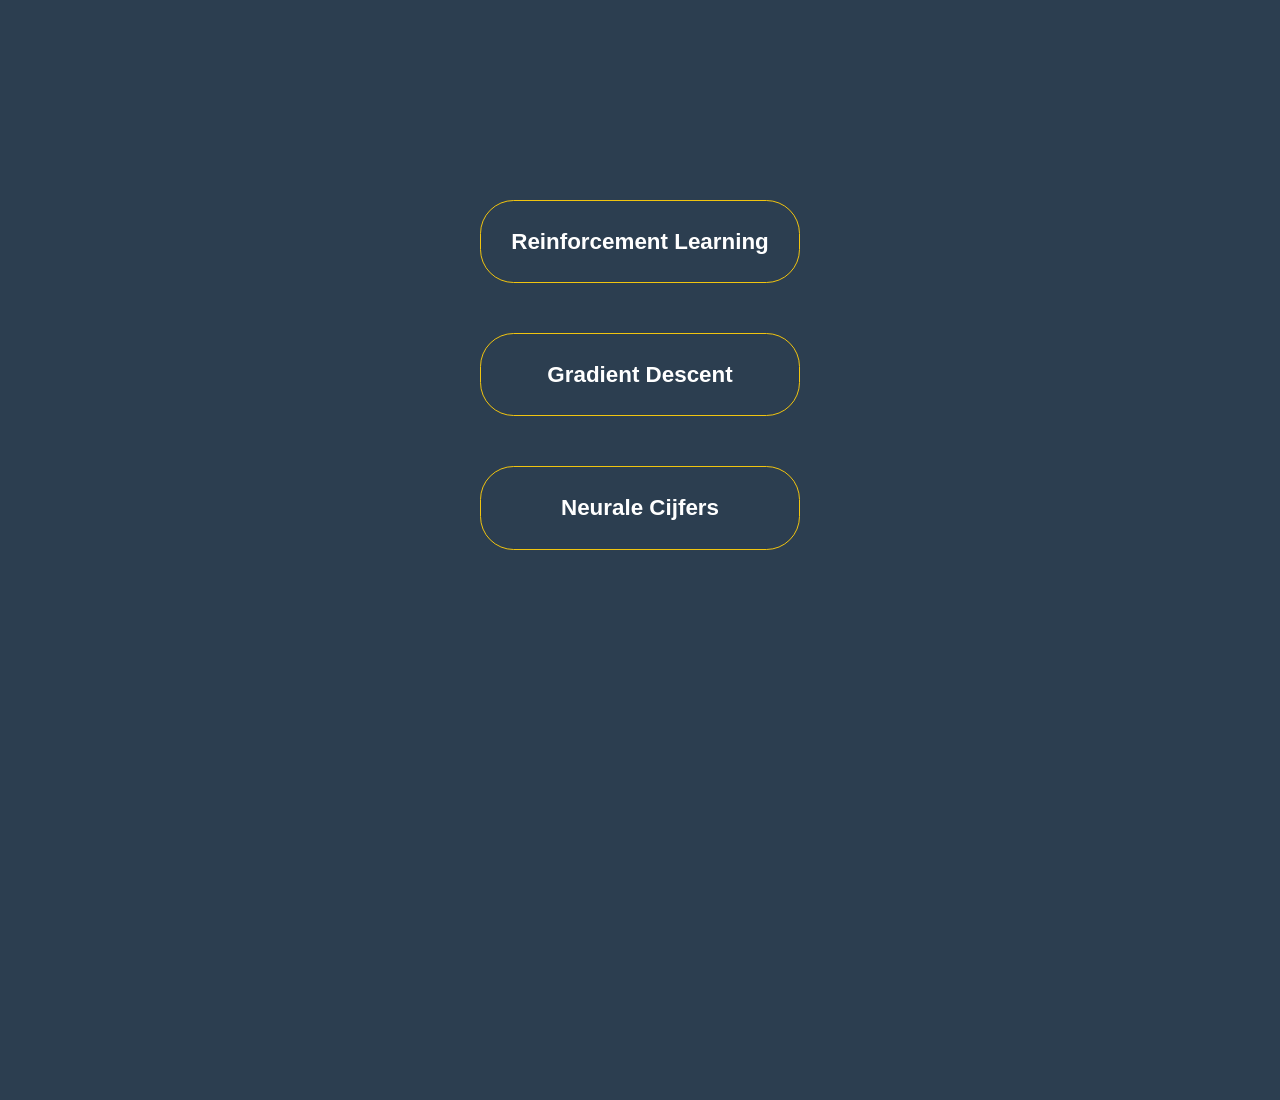
==== index.html @ 9c554a6f "Add index page" ====
<!Doctype html>
<html>
<head>
<style>

html, body {
  margin: 0;
  margin-top: 100px;
  padding: 0;
  width: 100%;
  height: 100%;
  background: #2c3e50;
  font-family: 'Montserrat', sans-serif;
  font-size: 16px;
  text-align: center;
}

.btn-group button {
  background-color: transparent; /* Green background */
  border: 1px solid #f1c40f; /* Green border */
  border-width: thin;
  color: white; /* White text */
  padding: 7px; /* Some padding */
  cursor: pointer; /* Pointer/hand icon */
  width: 25%; /* Set a width if needed */
  display: block; /* Make the buttons appear below each other */
  box-sizing: border-box;
  border-radius: 1.5em;
  cursor: pointer;
  display: flex;
  font-size: 1.4rem;
  line-height: 3;
  margin: 50px;
  margin-left: auto;
  margin-right: auto;
  justify-content: center;
  text-align: center;
  font-family: 'Montserrat', sans-serif;
  font-weight: 700;
  background-image: linear-gradient(45deg, #f1c40f 50%, transparent 50%);
  background-position: 100%;
  background-size: 400%;
  transition: background 300ms ease-in-out;
}

/* Add a background color on hover */
.btn-group button:hover {
  background-color: #f1c40f;
}
</style>
</head>

<body>

<div class="btn-group">
  <button onclick="location.assign('reinforcement-learning-2/exhibit.html?lang=nl')">Reinforcement Learning</button>
  <button onclick="location.assign('gradient-descent/index.html?lang=nl')">Gradient Descent</button>
  <button onclick="location.assign('neural-numbers/index.html?lang=nl')">Neurale Cijfers</button>
</div>

</body>
</html>
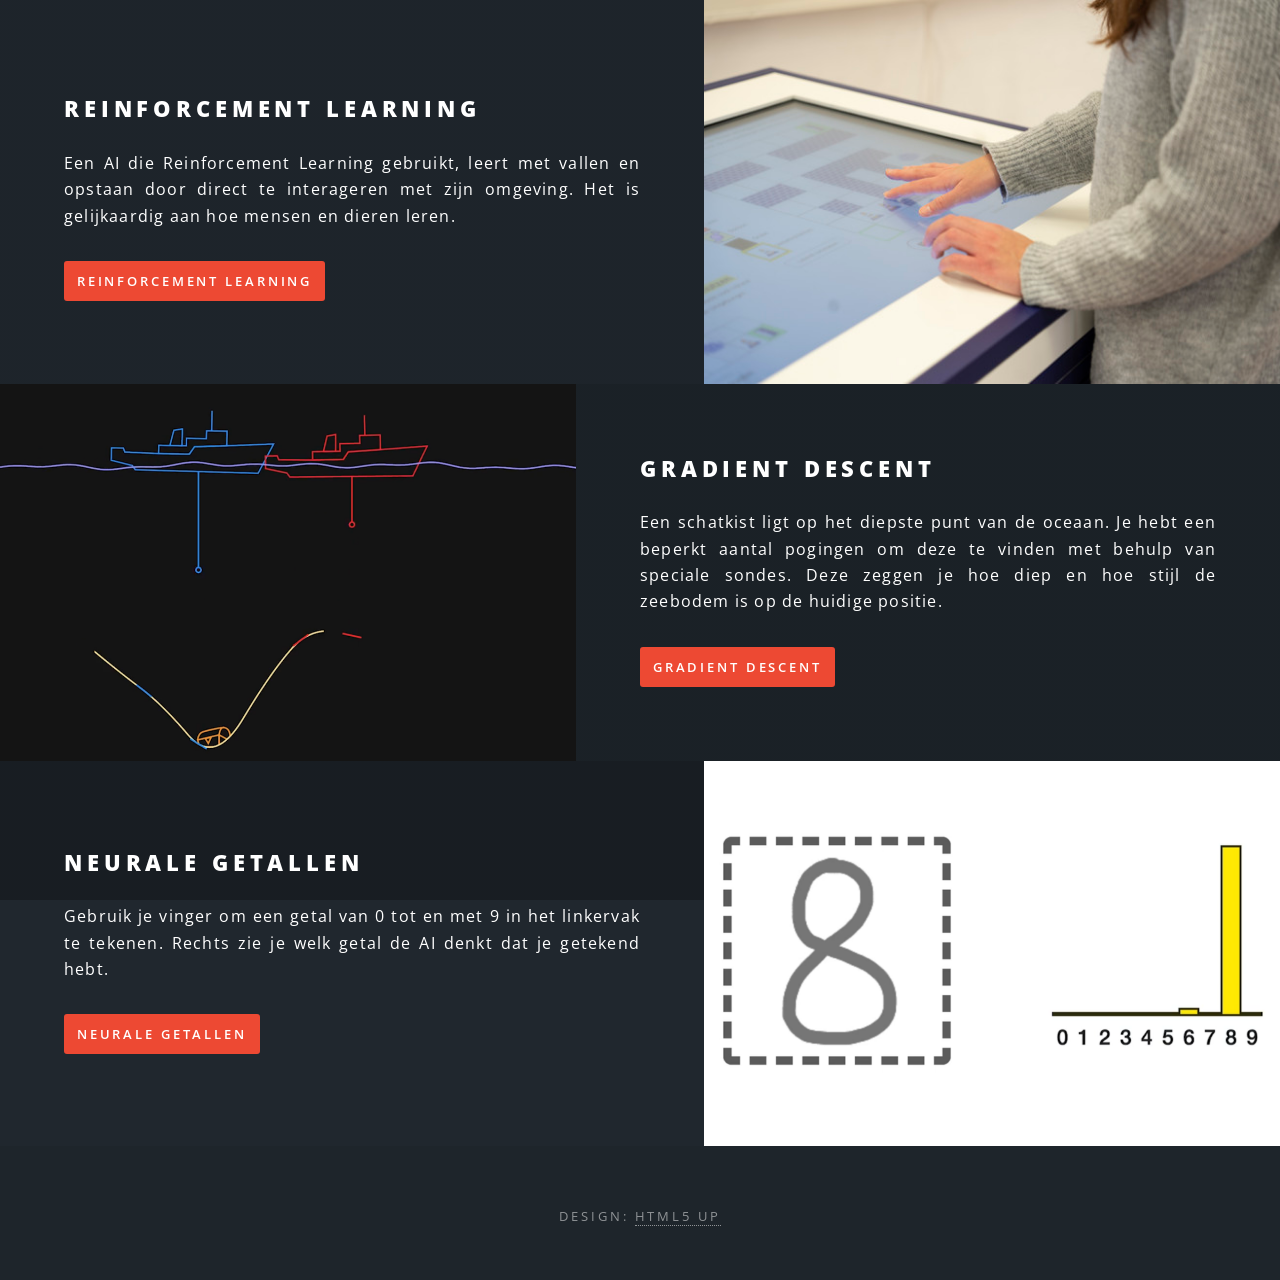
==== commit 0cfe82e1: "Update starting page" ====
--- a/index.html
+++ b/index.html
@@ -1,62 +1,80 @@
-<!Doctype html>
 <html>
-<head>
-<style>
+	<head>
+		<title>IMAGINARY - Pracht en kracht van wiskunde</title>
+		<meta charset="utf-8" />
+		<meta name="viewport" content="width=device-width, initial-scale=1, user-scalable=no" />
+		<link rel="stylesheet" href="assets/css/main.css" />
+		<noscript><link rel="stylesheet" href="assets/css/noscript.css" /></noscript>
+		<link rel="icon" type="image/x-icon" href="/favicon_io/favicon.ico">
+	</head>
 
-html, body {
-  margin: 0;
-  margin-top: 100px;
-  padding: 0;
-  width: 100%;
-  height: 100%;
-  background: #2c3e50;
-  font-family: 'Montserrat', sans-serif;
-  font-size: 16px;
-  text-align: center;
-}
 
-.btn-group button {
-  background-color: transparent; /* Green background */
-  border: 1px solid #f1c40f; /* Green border */
-  border-width: thin;
-  color: white; /* White text */
-  padding: 7px; /* Some padding */
-  cursor: pointer; /* Pointer/hand icon */
-  width: 25%; /* Set a width if needed */
-  display: block; /* Make the buttons appear below each other */
-  box-sizing: border-box;
-  border-radius: 1.5em;
-  cursor: pointer;
-  display: flex;
-  font-size: 1.4rem;
-  line-height: 3;
-  margin: 50px;
-  margin-left: auto;
-  margin-right: auto;
-  justify-content: center;
-  text-align: center;
-  font-family: 'Montserrat', sans-serif;
-  font-weight: 700;
-  background-image: linear-gradient(45deg, #f1c40f 50%, transparent 50%);
-  background-position: 100%;
-  background-size: 400%;
-  transition: background 300ms ease-in-out;
-}
+	<body class="landing is-preload">
 
-/* Add a background color on hover */
-.btn-group button:hover {
-  background-color: #f1c40f;
-}
-</style>
-</head>
+		<!-- Page Wrapper -->
+			<div id="page-wrapper">
 
-<body>
+				<!-- Header -->
+					<header id="header" class="alt">
+						<h1><a href="index.html">Imaginary</a></h1>
+					</header>
 
-<div class="btn-group">
-  <button onclick="location.assign('reinforcement-learning-2/exhibit.html?lang=nl')">Reinforcement Learning</button>
-  <button onclick="location.assign('gradient-descent/index.html?lang=nl')">Gradient Descent</button>
-  <button onclick="location.assign('neural-numbers/index.html?lang=nl')">Neurale Cijfers</button>
-</div>
+						<section id="Praktisch" class="spotlight">
+							<div class="image"><img src="images/reinforcement-learning.jpg" alt="" /></div>
+							<div class="content">
+								<h2>Reinforcement Learning</h2>
+								<p class="align-justify">Een AI die Reinforcement Learning gebruikt, leert met vallen en opstaan door direct te interageren met zijn omgeving. Het is gelijkaardig aan hoe mensen en dieren leren.</p>
+								<ul class="actions" style="margin-bottom: 1em;">
+									<li><a href="reinforcement-learning-2/exhibit.html?lang=nl" class="button primary" style="padding: 0 1em;" target="_blank">Reinforcement Learning</a></li>
+								</ul>
+								
+								<!-- <ul class="actions">
+									<li><a href="praktisch.html" class="button primary">Praktisch</a></li>
+								</ul> -->
+							</div>
+						</section>
 
-</body>
+						<section class="spotlight">
+							<div class="image"><img src="images/gradient-descent.png" alt="" /></div><div class="content">
+								<h2>Gradient Descent</h2>
+								<p class="align-justify"> Een schatkist ligt op het diepste punt van de oceaan. Je hebt een beperkt aantal pogingen om deze te vinden met behulp van speciale sondes. Deze zeggen je hoe diep en hoe stijl de zeebodem is op de huidige positie.</p>
+								<ul class="actions">
+									<li><a href="gradient-descent/index.html?lang=nl" class="button primary" style="padding: 0 1em;">Gradient Descent</a></li>
+								</ul>
+							</div>
+						</section>
+					</section>	
+
+						<section class="spotlight">
+							<div class="image"><img src="images/neural-numbers2.png" alt="" /></div><div class="content">
+								<h2>Neurale Getallen</h2>
+								<p class="align-justify"> Gebruik je vinger om een getal van 0 tot en met 9 in het linkervak te tekenen. Rechts zie je welk getal de AI denkt dat je getekend hebt.</p>
+								<ul class="actions">
+									<li><a href="neural-numbers/index.html?lang=nl" class="button primary" style="padding: 0 1em;">Neurale Getallen</a></li>
+								</ul>
+							</div>
+						</section>
+					</section>				
+
+				<!-- Footer -->
+					<footer id="footer">
+						<ul class="copyright">
+							<li>Design: <a href="http://html5up.net">HTML5 UP</a></li>
+						</ul>
+					</footer>
+
+			</div>
+
+		<!-- Scripts -->
+			<script src="assets/js/jquery.min.js"></script>
+			<script src="assets/js/jquery.scrollex.min.js"></script>
+			<script src="assets/js/jquery.scrolly.min.js"></script>
+			<script src="assets/js/browser.min.js"></script>
+			<script src="assets/js/breakpoints.min.js"></script>
+			<script src="assets/js/util.js"></script>
+			<script src="assets/js/main.js"></script>
+			<!-- <script src="https://code.jquery.com/jquery-3.3.1.min.js"></script> -->
+			<script src="https://www.youtube.com/iframe_api"></script>
+
+	</body>
 </html>
--- a/assets/css/main.css
+++ b/assets/css/main.css
@@ -0,0 +1,4286 @@
+@import url(fontawesome-all.min.css);
+@import url("https://fonts.googleapis.com/css?family=Open+Sans:400,400italic,600,600italic,800,800italic");
+
+/*
+	Spectral by HTML5 UP
+	html5up.net | @ajlkn
+	Free for personal and commercial use under the CCA 3.0 license (html5up.net/license)
+*/
+
+html, body, div, span, applet, object,
+iframe, h1, h2, h3, h4, h5, h6, p, blockquote,
+pre, a, abbr, acronym, address, big, cite,
+code, del, dfn, em, img, ins, kbd, q, s, samp,
+small, strike, strong, sub, sup, tt, var, b,
+u, i, center, dl, dt, dd, ol, ul, li, fieldset,
+form, label, legend, table, caption, tbody,
+tfoot, thead, tr, th, td, article, aside,
+canvas, details, embed, figure, figcaption,
+footer, header, hgroup, menu, nav, output, ruby,
+section, summary, time, mark, audio, video {
+	margin: 0;
+	padding: 0;
+	border: 0;
+	font-size: 100%;
+	font: inherit;
+	vertical-align: baseline;}
+
+article, aside, details, figcaption, figure,
+footer, header, hgroup, menu, nav, section {
+	display: block;}
+
+body {
+	line-height: 1;
+}
+
+ol, ul {
+	list-style: none;
+}
+
+blockquote, q {
+	quotes: none;
+}
+
+	blockquote:before, blockquote:after, q:before, q:after {
+		content: '';
+		content: none;
+	}
+
+table {
+	border-collapse: collapse;
+	border-spacing: 0;
+}
+
+body {
+	-webkit-text-size-adjust: none;
+}
+
+mark {
+	background-color: transparent;
+	color: inherit;
+}
+
+input::-moz-focus-inner {
+	border: 0;
+	padding: 0;
+}
+
+input, select, textarea {
+	-moz-appearance: none;
+	-webkit-appearance: none;
+	-ms-appearance: none;
+	appearance: none;
+}
+
+/* Basic */
+
+	@-ms-viewport {
+		width: device-width;
+	}
+
+	html {
+		box-sizing: border-box;
+	}
+
+	*, *:before, *:after {
+		box-sizing: inherit;
+	}
+
+	body {
+		background: #2e3842;
+	}
+
+		body.is-preload *, body.is-preload *:before, body.is-preload *:after {
+			-moz-animation: none !important;
+			-webkit-animation: none !important;
+			-ms-animation: none !important;
+			animation: none !important;
+			-moz-transition: none !important;
+			-webkit-transition: none !important;
+			-ms-transition: none !important;
+			transition: none !important;
+		}
+
+	body, input, select, textarea {
+		color: #fff;
+		font-family: "Open Sans", Helvetica, sans-serif;
+		font-size: 15pt;
+		font-weight: 400;
+		letter-spacing: 0.075em;
+		line-height: 1.65em;
+	}
+
+		@media screen and (max-width: 1680px) {
+
+			body, input, select, textarea {
+				font-size: 13pt;
+			}
+
+		}
+
+		@media screen and (max-width: 1280px) {
+
+			body, input, select, textarea {
+				font-size: 12pt;
+			}
+
+		}
+
+		@media screen and (max-width: 736px) {
+
+			body, input, select, textarea {
+				font-size: 11pt;
+				letter-spacing: 0.0375em;
+			}
+
+		}
+
+	a {
+		-moz-transition: color 0.2s ease, border-bottom-color 0.2s ease;
+		-webkit-transition: color 0.2s ease, border-bottom-color 0.2s ease;
+		-ms-transition: color 0.2s ease, border-bottom-color 0.2s ease;
+		transition: color 0.2s ease, border-bottom-color 0.2s ease;
+		border-bottom: dotted 1px;
+		color: inherit;
+		text-decoration: none;
+	}
+
+		a:hover {
+			border-bottom-color: transparent;
+		}
+
+	strong, b {
+		color: #fff;
+		font-weight: 600;
+	}
+
+	em, i {
+		font-style: italic;
+	}
+
+	p {
+		margin: 0 0 2em 0;
+	}
+
+	h1, h2, h3, h4, h5, h6 {
+		color: #fff;
+		font-weight: 800;
+		letter-spacing: 0.225em;
+		line-height: 1em;
+		margin: 0 0 1em 0;
+		text-transform: uppercase;
+	}
+
+		h1 a, h2 a, h3 a, h4 a, h5 a, h6 a {
+			color: inherit;
+			text-decoration: none;
+		}
+
+	h2 {
+		font-size: 1.35em;
+		line-height: 1.75em;
+	}
+
+		@media screen and (max-width: 736px) {
+
+			h2 {
+				font-size: 1.1em;
+				line-height: 1.65em;
+			}
+
+		}
+
+	h3 {
+		font-size: 1.15em;
+		line-height: 1.75em;
+	}
+
+		@media screen and (max-width: 736px) {
+
+			h3 {
+				font-size: 1em;
+				line-height: 1.65em;
+			}
+
+		}
+
+	h4 {
+		font-size: 1em;
+		line-height: 1.5em;
+	}
+
+	h5 {
+		font-size: 0.8em;
+		line-height: 1.5em;
+	}
+
+	h6 {
+		font-size: 0.7em;
+		line-height: 1.5em;
+	}
+
+	sub {
+		font-size: 0.8em;
+		position: relative;
+		top: 0.5em;
+	}
+
+	sup {
+		font-size: 0.8em;
+		position: relative;
+		top: -0.5em;
+	}
+
+	hr {
+		border: 0;
+		border-bottom: solid 2px #fff;
+		margin: 3em 0;
+	}
+
+		hr.major {
+			margin: 4.5em 0;
+		}
+
+	blockquote {
+		border-left: solid 4px #fff;
+		font-style: italic;
+		margin: 0 0 2em 0;
+		padding: 0.5em 0 0.5em 2em;
+	}
+
+	code {
+		background: rgba(144, 144, 144, 0.25);
+		border-radius: 3px;
+		font-family: "Courier New", monospace;
+		font-size: 0.9em;
+		letter-spacing: 0;
+		margin: 0 0.25em;
+		padding: 0.25em 0.65em;
+	}
+
+	pre {
+		-webkit-overflow-scrolling: touch;
+		font-family: "Courier New", monospace;
+		font-size: 0.9em;
+		margin: 0 0 2em 0;
+	}
+
+		pre code {
+			display: block;
+			line-height: 1.75em;
+			padding: 1em 1.5em;
+			overflow-x: auto;
+		}
+
+	.align-left {
+		text-align: left;
+	}
+
+	.align-center {
+		text-align: center;
+	}
+
+	.align-right {
+		text-align: right;
+	}
+
+	.align-justify {
+		text-align: justify;
+	}
+
+/* Row */
+
+	.row {
+		display: flex;
+		flex-wrap: wrap;
+		box-sizing: border-box;
+		align-items: stretch;
+	}
+
+		.row > * {
+			box-sizing: border-box;
+		}
+
+		.row.gtr-uniform > * > :last-child {
+			margin-bottom: 0;
+		}
+
+		.row.aln-left {
+			justify-content: flex-start;
+		}
+
+		.row.aln-center {
+			justify-content: center;
+		}
+
+		.row.aln-right {
+			justify-content: flex-end;
+		}
+
+		.row.aln-top {
+			align-items: flex-start;
+		}
+
+		.row.aln-middle {
+			align-items: center;
+		}
+
+		.row.aln-bottom {
+			align-items: flex-end;
+		}
+
+		.row > .imp {
+			order: -1;
+		}
+
+		.row > .col-1 {
+			width: 8.33333%;
+		}
+
+		.row > .off-1 {
+			margin-left: 8.33333%;
+		}
+
+		.row > .col-2 {
+			width: 16.66667%;
+		}
+
+		.row > .off-2 {
+			margin-left: 16.66667%;
+		}
+
+		.row > .col-3 {
+			width: 25%;
+		}
+
+		.row > .off-3 {
+			margin-left: 25%;
+		}
+
+		.row > .col-4 {
+			width: 33.33333%;
+		}
+
+		.row > .off-4 {
+			margin-left: 33.33333%;
+		}
+
+		.row > .col-5 {
+			width: 41.66667%;
+		}
+
+		.row > .off-5 {
+			margin-left: 41.66667%;
+		}
+
+		.row > .col-6 {
+			width: 50%;
+		}
+
+		.row > .off-6 {
+			margin-left: 50%;
+		}
+
+		.row > .col-7 {
+			width: 58.33333%;
+		}
+
+		.row > .off-7 {
+			margin-left: 58.33333%;
+		}
+
+		.row > .col-8 {
+			width: 66.66667%;
+		}
+
+		.row > .off-8 {
+			margin-left: 66.66667%;
+		}
+
+		.row > .col-9 {
+			width: 75%;
+		}
+
+		.row > .off-9 {
+			margin-left: 75%;
+		}
+
+		.row > .col-10 {
+			width: 83.33333%;
+		}
+
+		.row > .off-10 {
+			margin-left: 83.33333%;
+		}
+
+		.row > .col-11 {
+			width: 91.66667%;
+		}
+
+		.row > .off-11 {
+			margin-left: 91.66667%;
+		}
+
+		.row > .col-12 {
+			width: 100%;
+		}
+
+		.row > .off-12 {
+			margin-left: 100%;
+		}
+
+		.row.gtr-0 {
+			margin-top: 0;
+			margin-left: 0em;
+		}
+
+			.row.gtr-0 > * {
+				padding: 0 0 0 0em;
+			}
+
+			.row.gtr-0.gtr-uniform {
+				margin-top: 0em;
+			}
+
+				.row.gtr-0.gtr-uniform > * {
+					padding-top: 0em;
+				}
+
+		.row.gtr-25 {
+			margin-top: 0;
+			margin-left: -0.375em;
+		}
+
+			.row.gtr-25 > * {
+				padding: 0 0 0 0.375em;
+			}
+
+			.row.gtr-25.gtr-uniform {
+				margin-top: -0.375em;
+			}
+
+				.row.gtr-25.gtr-uniform > * {
+					padding-top: 0.375em;
+				}
+
+		.row.gtr-50 {
+			margin-top: 0;
+			margin-left: -0.75em;
+		}
+
+			.row.gtr-50 > * {
+				padding: 0 0 0 0.75em;
+			}
+
+			.row.gtr-50.gtr-uniform {
+				margin-top: -0.75em;
+			}
+
+				.row.gtr-50.gtr-uniform > * {
+					padding-top: 0.75em;
+				}
+
+		.row {
+			margin-top: 0;
+			margin-left: -1.5em;
+		}
+
+			.row > * {
+				padding: 0 0 0 1.5em;
+			}
+
+			.row.gtr-uniform {
+				margin-top: -1.5em;
+			}
+
+				.row.gtr-uniform > * {
+					padding-top: 1.5em;
+				}
+
+		.row.gtr-150 {
+			margin-top: 0;
+			margin-left: -2.25em;
+		}
+
+			.row.gtr-150 > * {
+				padding: 0 0 0 2.25em;
+			}
+
+			.row.gtr-150.gtr-uniform {
+				margin-top: -2.25em;
+			}
+
+				.row.gtr-150.gtr-uniform > * {
+					padding-top: 2.25em;
+				}
+
+		.row.gtr-200 {
+			margin-top: 0;
+			margin-left: -3em;
+		}
+
+			.row.gtr-200 > * {
+				padding: 0 0 0 3em;
+			}
+
+			.row.gtr-200.gtr-uniform {
+				margin-top: -3em;
+			}
+
+				.row.gtr-200.gtr-uniform > * {
+					padding-top: 3em;
+				}
+
+		@media screen and (max-width: 1680px) {
+
+			.row {
+				display: flex;
+				flex-wrap: wrap;
+				box-sizing: border-box;
+				align-items: stretch;
+			}
+
+				.row > * {
+					box-sizing: border-box;
+				}
+
+				.row.gtr-uniform > * > :last-child {
+					margin-bottom: 0;
+				}
+
+				.row.aln-left {
+					justify-content: flex-start;
+				}
+
+				.row.aln-center {
+					justify-content: center;
+				}
+
+				.row.aln-right {
+					justify-content: flex-end;
+				}
+
+				.row.aln-top {
+					align-items: flex-start;
+				}
+
+				.row.aln-middle {
+					align-items: center;
+				}
+
+				.row.aln-bottom {
+					align-items: flex-end;
+				}
+
+				.row > .imp-xlarge {
+					order: -1;
+				}
+
+				.row > .col-1-xlarge {
+					width: 8.33333%;
+				}
+
+				.row > .off-1-xlarge {
+					margin-left: 8.33333%;
+				}
+
+				.row > .col-2-xlarge {
+					width: 16.66667%;
+				}
+
+				.row > .off-2-xlarge {
+					margin-left: 16.66667%;
+				}
+
+				.row > .col-3-xlarge {
+					width: 25%;
+				}
+
+				.row > .off-3-xlarge {
+					margin-left: 25%;
+				}
+
+				.row > .col-4-xlarge {
+					width: 33.33333%;
+				}
+
+				.row > .off-4-xlarge {
+					margin-left: 33.33333%;
+				}
+
+				.row > .col-5-xlarge {
+					width: 41.66667%;
+				}
+
+				.row > .off-5-xlarge {
+					margin-left: 41.66667%;
+				}
+
+				.row > .col-6-xlarge {
+					width: 50%;
+				}
+
+				.row > .off-6-xlarge {
+					margin-left: 50%;
+				}
+
+				.row > .col-7-xlarge {
+					width: 58.33333%;
+				}
+
+				.row > .off-7-xlarge {
+					margin-left: 58.33333%;
+				}
+
+				.row > .col-8-xlarge {
+					width: 66.66667%;
+				}
+
+				.row > .off-8-xlarge {
+					margin-left: 66.66667%;
+				}
+
+				.row > .col-9-xlarge {
+					width: 75%;
+				}
+
+				.row > .off-9-xlarge {
+					margin-left: 75%;
+				}
+
+				.row > .col-10-xlarge {
+					width: 83.33333%;
+				}
+
+				.row > .off-10-xlarge {
+					margin-left: 83.33333%;
+				}
+
+				.row > .col-11-xlarge {
+					width: 91.66667%;
+				}
+
+				.row > .off-11-xlarge {
+					margin-left: 91.66667%;
+				}
+
+				.row > .col-12-xlarge {
+					width: 100%;
+				}
+
+				.row > .off-12-xlarge {
+					margin-left: 100%;
+				}
+
+				.row.gtr-0 {
+					margin-top: 0;
+					margin-left: 0em;
+				}
+
+					.row.gtr-0 > * {
+						padding: 0 0 0 0em;
+					}
+
+					.row.gtr-0.gtr-uniform {
+						margin-top: 0em;
+					}
+
+						.row.gtr-0.gtr-uniform > * {
+							padding-top: 0em;
+						}
+
+				.row.gtr-25 {
+					margin-top: 0;
+					margin-left: -0.375em;
+				}
+
+					.row.gtr-25 > * {
+						padding: 0 0 0 0.375em;
+					}
+
+					.row.gtr-25.gtr-uniform {
+						margin-top: -0.375em;
+					}
+
+						.row.gtr-25.gtr-uniform > * {
+							padding-top: 0.375em;
+						}
+
+				.row.gtr-50 {
+					margin-top: 0;
+					margin-left: -0.75em;
+				}
+
+					.row.gtr-50 > * {
+						padding: 0 0 0 0.75em;
+					}
+
+					.row.gtr-50.gtr-uniform {
+						margin-top: -0.75em;
+					}
+
+						.row.gtr-50.gtr-uniform > * {
+							padding-top: 0.75em;
+						}
+
+				.row {
+					margin-top: 0;
+					margin-left: -1.5em;
+				}
+
+					.row > * {
+						padding: 0 0 0 1.5em;
+					}
+
+					.row.gtr-uniform {
+						margin-top: -1.5em;
+					}
+
+						.row.gtr-uniform > * {
+							padding-top: 1.5em;
+						}
+
+				.row.gtr-150 {
+					margin-top: 0;
+					margin-left: -2.25em;
+				}
+
+					.row.gtr-150 > * {
+						padding: 0 0 0 2.25em;
+					}
+
+					.row.gtr-150.gtr-uniform {
+						margin-top: -2.25em;
+					}
+
+						.row.gtr-150.gtr-uniform > * {
+							padding-top: 2.25em;
+						}
+
+				.row.gtr-200 {
+					margin-top: 0;
+					margin-left: -3em;
+				}
+
+					.row.gtr-200 > * {
+						padding: 0 0 0 3em;
+					}
+
+					.row.gtr-200.gtr-uniform {
+						margin-top: -3em;
+					}
+
+						.row.gtr-200.gtr-uniform > * {
+							padding-top: 3em;
+						}
+
+		}
+
+		@media screen and (max-width: 1280px) {
+
+			.row {
+				display: flex;
+				flex-wrap: wrap;
+				box-sizing: border-box;
+				align-items: stretch;
+			}
+
+				.row > * {
+					box-sizing: border-box;
+				}
+
+				.row.gtr-uniform > * > :last-child {
+					margin-bottom: 0;
+				}
+
+				.row.aln-left {
+					justify-content: flex-start;
+				}
+
+				.row.aln-center {
+					justify-content: center;
+				}
+
+				.row.aln-right {
+					justify-content: flex-end;
+				}
+
+				.row.aln-top {
+					align-items: flex-start;
+				}
+
+				.row.aln-middle {
+					align-items: center;
+				}
+
+				.row.aln-bottom {
+					align-items: flex-end;
+				}
+
+				.row > .imp-large {
+					order: -1;
+				}
+
+				.row > .col-1-large {
+					width: 8.33333%;
+				}
+
+				.row > .off-1-large {
+					margin-left: 8.33333%;
+				}
+
+				.row > .col-2-large {
+					width: 16.66667%;
+				}
+
+				.row > .off-2-large {
+					margin-left: 16.66667%;
+				}
+
+				.row > .col-3-large {
+					width: 25%;
+				}
+
+				.row > .off-3-large {
+					margin-left: 25%;
+				}
+
+				.row > .col-4-large {
+					width: 33.33333%;
+				}
+
+				.row > .off-4-large {
+					margin-left: 33.33333%;
+				}
+
+				.row > .col-5-large {
+					width: 41.66667%;
+				}
+
+				.row > .off-5-large {
+					margin-left: 41.66667%;
+				}
+
+				.row > .col-6-large {
+					width: 50%;
+				}
+
+				.row > .off-6-large {
+					margin-left: 50%;
+				}
+
+				.row > .col-7-large {
+					width: 58.33333%;
+				}
+
+				.row > .off-7-large {
+					margin-left: 58.33333%;
+				}
+
+				.row > .col-8-large {
+					width: 66.66667%;
+				}
+
+				.row > .off-8-large {
+					margin-left: 66.66667%;
+				}
+
+				.row > .col-9-large {
+					width: 75%;
+				}
+
+				.row > .off-9-large {
+					margin-left: 75%;
+				}
+
+				.row > .col-10-large {
+					width: 83.33333%;
+				}
+
+				.row > .off-10-large {
+					margin-left: 83.33333%;
+				}
+
+				.row > .col-11-large {
+					width: 91.66667%;
+				}
+
+				.row > .off-11-large {
+					margin-left: 91.66667%;
+				}
+
+				.row > .col-12-large {
+					width: 100%;
+				}
+
+				.row > .off-12-large {
+					margin-left: 100%;
+				}
+
+				.row.gtr-0 {
+					margin-top: 0;
+					margin-left: 0em;
+				}
+
+					.row.gtr-0 > * {
+						padding: 0 0 0 0em;
+					}
+
+					.row.gtr-0.gtr-uniform {
+						margin-top: 0em;
+					}
+
+						.row.gtr-0.gtr-uniform > * {
+							padding-top: 0em;
+						}
+
+				.row.gtr-25 {
+					margin-top: 0;
+					margin-left: -0.375em;
+				}
+
+					.row.gtr-25 > * {
+						padding: 0 0 0 0.375em;
+					}
+
+					.row.gtr-25.gtr-uniform {
+						margin-top: -0.375em;
+					}
+
+						.row.gtr-25.gtr-uniform > * {
+							padding-top: 0.375em;
+						}
+
+				.row.gtr-50 {
+					margin-top: 0;
+					margin-left: -0.75em;
+				}
+
+					.row.gtr-50 > * {
+						padding: 0 0 0 0.75em;
+					}
+
+					.row.gtr-50.gtr-uniform {
+						margin-top: -0.75em;
+					}
+
+						.row.gtr-50.gtr-uniform > * {
+							padding-top: 0.75em;
+						}
+
+				.row {
+					margin-top: 0;
+					margin-left: -1.5em;
+				}
+
+					.row > * {
+						padding: 0 0 0 1.5em;
+					}
+
+					.row.gtr-uniform {
+						margin-top: -1.5em;
+					}
+
+						.row.gtr-uniform > * {
+							padding-top: 1.5em;
+						}
+
+				.row.gtr-150 {
+					margin-top: 0;
+					margin-left: -2.25em;
+				}
+
+					.row.gtr-150 > * {
+						padding: 0 0 0 2.25em;
+					}
+
+					.row.gtr-150.gtr-uniform {
+						margin-top: -2.25em;
+					}
+
+						.row.gtr-150.gtr-uniform > * {
+							padding-top: 2.25em;
+						}
+
+				.row.gtr-200 {
+					margin-top: 0;
+					margin-left: -3em;
+				}
+
+					.row.gtr-200 > * {
+						padding: 0 0 0 3em;
+					}
+
+					.row.gtr-200.gtr-uniform {
+						margin-top: -3em;
+					}
+
+						.row.gtr-200.gtr-uniform > * {
+							padding-top: 3em;
+						}
+
+		}
+
+		@media screen and (max-width: 980px) {
+
+			.row {
+				display: flex;
+				flex-wrap: wrap;
+				box-sizing: border-box;
+				align-items: stretch;
+			}
+
+				.row > * {
+					box-sizing: border-box;
+				}
+
+				.row.gtr-uniform > * > :last-child {
+					margin-bottom: 0;
+				}
+
+				.row.aln-left {
+					justify-content: flex-start;
+				}
+
+				.row.aln-center {
+					justify-content: center;
+				}
+
+				.row.aln-right {
+					justify-content: flex-end;
+				}
+
+				.row.aln-top {
+					align-items: flex-start;
+				}
+
+				.row.aln-middle {
+					align-items: center;
+				}
+
+				.row.aln-bottom {
+					align-items: flex-end;
+				}
+
+				.row > .imp-medium {
+					order: -1;
+				}
+
+				.row > .col-1-medium {
+					width: 8.33333%;
+				}
+
+				.row > .off-1-medium {
+					margin-left: 8.33333%;
+				}
+
+				.row > .col-2-medium {
+					width: 16.66667%;
+				}
+
+				.row > .off-2-medium {
+					margin-left: 16.66667%;
+				}
+
+				.row > .col-3-medium {
+					width: 25%;
+				}
+
+				.row > .off-3-medium {
+					margin-left: 25%;
+				}
+
+				.row > .col-4-medium {
+					width: 33.33333%;
+				}
+
+				.row > .off-4-medium {
+					margin-left: 33.33333%;
+				}
+
+				.row > .col-5-medium {
+					width: 41.66667%;
+				}
+
+				.row > .off-5-medium {
+					margin-left: 41.66667%;
+				}
+
+				.row > .col-6-medium {
+					width: 50%;
+				}
+
+				.row > .off-6-medium {
+					margin-left: 50%;
+				}
+
+				.row > .col-7-medium {
+					width: 58.33333%;
+				}
+
+				.row > .off-7-medium {
+					margin-left: 58.33333%;
+				}
+
+				.row > .col-8-medium {
+					width: 66.66667%;
+				}
+
+				.row > .off-8-medium {
+					margin-left: 66.66667%;
+				}
+
+				.row > .col-9-medium {
+					width: 75%;
+				}
+
+				.row > .off-9-medium {
+					margin-left: 75%;
+				}
+
+				.row > .col-10-medium {
+					width: 83.33333%;
+				}
+
+				.row > .off-10-medium {
+					margin-left: 83.33333%;
+				}
+
+				.row > .col-11-medium {
+					width: 91.66667%;
+				}
+
+				.row > .off-11-medium {
+					margin-left: 91.66667%;
+				}
+
+				.row > .col-12-medium {
+					width: 100%;
+				}
+
+				.row > .off-12-medium {
+					margin-left: 100%;
+				}
+
+				.row.gtr-0 {
+					margin-top: 0;
+					margin-left: 0em;
+				}
+
+					.row.gtr-0 > * {
+						padding: 0 0 0 0em;
+					}
+
+					.row.gtr-0.gtr-uniform {
+						margin-top: 0em;
+					}
+
+						.row.gtr-0.gtr-uniform > * {
+							padding-top: 0em;
+						}
+
+				.row.gtr-25 {
+					margin-top: 0;
+					margin-left: -0.375em;
+				}
+
+					.row.gtr-25 > * {
+						padding: 0 0 0 0.375em;
+					}
+
+					.row.gtr-25.gtr-uniform {
+						margin-top: -0.375em;
+					}
+
+						.row.gtr-25.gtr-uniform > * {
+							padding-top: 0.375em;
+						}
+
+				.row.gtr-50 {
+					margin-top: 0;
+					margin-left: -0.75em;
+				}
+
+					.row.gtr-50 > * {
+						padding: 0 0 0 0.75em;
+					}
+
+					.row.gtr-50.gtr-uniform {
+						margin-top: -0.75em;
+					}
+
+						.row.gtr-50.gtr-uniform > * {
+							padding-top: 0.75em;
+						}
+
+				.row {
+					margin-top: 0;
+					margin-left: -1.5em;
+				}
+
+					.row > * {
+						padding: 0 0 0 1.5em;
+					}
+
+					.row.gtr-uniform {
+						margin-top: -1.5em;
+					}
+
+						.row.gtr-uniform > * {
+							padding-top: 1.5em;
+						}
+
+				.row.gtr-150 {
+					margin-top: 0;
+					margin-left: -2.25em;
+				}
+
+					.row.gtr-150 > * {
+						padding: 0 0 0 2.25em;
+					}
+
+					.row.gtr-150.gtr-uniform {
+						margin-top: -2.25em;
+					}
+
+						.row.gtr-150.gtr-uniform > * {
+							padding-top: 2.25em;
+						}
+
+				.row.gtr-200 {
+					margin-top: 0;
+					margin-left: -3em;
+				}
+
+					.row.gtr-200 > * {
+						padding: 0 0 0 3em;
+					}
+
+					.row.gtr-200.gtr-uniform {
+						margin-top: -3em;
+					}
+
+						.row.gtr-200.gtr-uniform > * {
+							padding-top: 3em;
+						}
+
+		}
+
+		@media screen and (max-width: 736px) {
+
+			.row {
+				display: flex;
+				flex-wrap: wrap;
+				box-sizing: border-box;
+				align-items: stretch;
+			}
+
+				.row > * {
+					box-sizing: border-box;
+				}
+
+				.row.gtr-uniform > * > :last-child {
+					margin-bottom: 0;
+				}
+
+				.row.aln-left {
+					justify-content: flex-start;
+				}
+
+				.row.aln-center {
+					justify-content: center;
+				}
+
+				.row.aln-right {
+					justify-content: flex-end;
+				}
+
+				.row.aln-top {
+					align-items: flex-start;
+				}
+
+				.row.aln-middle {
+					align-items: center;
+				}
+
+				.row.aln-bottom {
+					align-items: flex-end;
+				}
+
+				.row > .imp-small {
+					order: -1;
+				}
+
+				.row > .col-1-small {
+					width: 8.33333%;
+				}
+
+				.row > .off-1-small {
+					margin-left: 8.33333%;
+				}
+
+				.row > .col-2-small {
+					width: 16.66667%;
+				}
+
+				.row > .off-2-small {
+					margin-left: 16.66667%;
+				}
+
+				.row > .col-3-small {
+					width: 25%;
+				}
+
+				.row > .off-3-small {
+					margin-left: 25%;
+				}
+
+				.row > .col-4-small {
+					width: 33.33333%;
+				}
+
+				.row > .off-4-small {
+					margin-left: 33.33333%;
+				}
+
+				.row > .col-5-small {
+					width: 41.66667%;
+				}
+
+				.row > .off-5-small {
+					margin-left: 41.66667%;
+				}
+
+				.row > .col-6-small {
+					width: 50%;
+				}
+
+				.row > .off-6-small {
+					margin-left: 50%;
+				}
+
+				.row > .col-7-small {
+					width: 58.33333%;
+				}
+
+				.row > .off-7-small {
+					margin-left: 58.33333%;
+				}
+
+				.row > .col-8-small {
+					width: 66.66667%;
+				}
+
+				.row > .off-8-small {
+					margin-left: 66.66667%;
+				}
+
+				.row > .col-9-small {
+					width: 75%;
+				}
+
+				.row > .off-9-small {
+					margin-left: 75%;
+				}
+
+				.row > .col-10-small {
+					width: 83.33333%;
+				}
+
+				.row > .off-10-small {
+					margin-left: 83.33333%;
+				}
+
+				.row > .col-11-small {
+					width: 91.66667%;
+				}
+
+				.row > .off-11-small {
+					margin-left: 91.66667%;
+				}
+
+				.row > .col-12-small {
+					width: 100%;
+				}
+
+				.row > .off-12-small {
+					margin-left: 100%;
+				}
+
+				.row.gtr-0 {
+					margin-top: 0;
+					margin-left: 0em;
+				}
+
+					.row.gtr-0 > * {
+						padding: 0 0 0 0em;
+					}
+
+					.row.gtr-0.gtr-uniform {
+						margin-top: 0em;
+					}
+
+						.row.gtr-0.gtr-uniform > * {
+							padding-top: 0em;
+						}
+
+				.row.gtr-25 {
+					margin-top: 0;
+					margin-left: -0.375em;
+				}
+
+					.row.gtr-25 > * {
+						padding: 0 0 0 0.375em;
+					}
+
+					.row.gtr-25.gtr-uniform {
+						margin-top: -0.375em;
+					}
+
+						.row.gtr-25.gtr-uniform > * {
+							padding-top: 0.375em;
+						}
+
+				.row.gtr-50 {
+					margin-top: 0;
+					margin-left: -0.75em;
+				}
+
+					.row.gtr-50 > * {
+						padding: 0 0 0 0.75em;
+					}
+
+					.row.gtr-50.gtr-uniform {
+						margin-top: -0.75em;
+					}
+
+						.row.gtr-50.gtr-uniform > * {
+							padding-top: 0.75em;
+						}
+
+				.row {
+					margin-top: 0;
+					margin-left: -1.5em;
+				}
+
+					.row > * {
+						padding: 0 0 0 1.5em;
+					}
+
+					.row.gtr-uniform {
+						margin-top: -1.5em;
+					}
+
+						.row.gtr-uniform > * {
+							padding-top: 1.5em;
+						}
+
+				.row.gtr-150 {
+					margin-top: 0;
+					margin-left: -2.25em;
+				}
+
+					.row.gtr-150 > * {
+						padding: 0 0 0 2.25em;
+					}
+
+					.row.gtr-150.gtr-uniform {
+						margin-top: -2.25em;
+					}
+
+						.row.gtr-150.gtr-uniform > * {
+							padding-top: 2.25em;
+						}
+
+				.row.gtr-200 {
+					margin-top: 0;
+					margin-left: -3em;
+				}
+
+					.row.gtr-200 > * {
+						padding: 0 0 0 3em;
+					}
+
+					.row.gtr-200.gtr-uniform {
+						margin-top: -3em;
+					}
+
+						.row.gtr-200.gtr-uniform > * {
+							padding-top: 3em;
+						}
+
+		}
+
+		@media screen and (max-width: 480px) {
+
+			.row {
+				display: flex;
+				flex-wrap: wrap;
+				box-sizing: border-box;
+				align-items: stretch;
+			}
+
+				.row > * {
+					box-sizing: border-box;
+				}
+
+				.row.gtr-uniform > * > :last-child {
+					margin-bottom: 0;
+				}
+
+				.row.aln-left {
+					justify-content: flex-start;
+				}
+
+				.row.aln-center {
+					justify-content: center;
+				}
+
+				.row.aln-right {
+					justify-content: flex-end;
+				}
+
+				.row.aln-top {
+					align-items: flex-start;
+				}
+
+				.row.aln-middle {
+					align-items: center;
+				}
+
+				.row.aln-bottom {
+					align-items: flex-end;
+				}
+
+				.row > .imp-xsmall {
+					order: -1;
+				}
+
+				.row > .col-1-xsmall {
+					width: 8.33333%;
+				}
+
+				.row > .off-1-xsmall {
+					margin-left: 8.33333%;
+				}
+
+				.row > .col-2-xsmall {
+					width: 16.66667%;
+				}
+
+				.row > .off-2-xsmall {
+					margin-left: 16.66667%;
+				}
+
+				.row > .col-3-xsmall {
+					width: 25%;
+				}
+
+				.row > .off-3-xsmall {
+					margin-left: 25%;
+				}
+
+				.row > .col-4-xsmall {
+					width: 33.33333%;
+				}
+
+				.row > .off-4-xsmall {
+					margin-left: 33.33333%;
+				}
+
+				.row > .col-5-xsmall {
+					width: 41.66667%;
+				}
+
+				.row > .off-5-xsmall {
+					margin-left: 41.66667%;
+				}
+
+				.row > .col-6-xsmall {
+					width: 50%;
+				}
+
+				.row > .off-6-xsmall {
+					margin-left: 50%;
+				}
+
+				.row > .col-7-xsmall {
+					width: 58.33333%;
+				}
+
+				.row > .off-7-xsmall {
+					margin-left: 58.33333%;
+				}
+
+				.row > .col-8-xsmall {
+					width: 66.66667%;
+				}
+
+				.row > .off-8-xsmall {
+					margin-left: 66.66667%;
+				}
+
+				.row > .col-9-xsmall {
+					width: 75%;
+				}
+
+				.row > .off-9-xsmall {
+					margin-left: 75%;
+				}
+
+				.row > .col-10-xsmall {
+					width: 83.33333%;
+				}
+
+				.row > .off-10-xsmall {
+					margin-left: 83.33333%;
+				}
+
+				.row > .col-11-xsmall {
+					width: 91.66667%;
+				}
+
+				.row > .off-11-xsmall {
+					margin-left: 91.66667%;
+				}
+
+				.row > .col-12-xsmall {
+					width: 100%;
+				}
+
+				.row > .off-12-xsmall {
+					margin-left: 100%;
+				}
+
+				.row.gtr-0 {
+					margin-top: 0;
+					margin-left: 0em;
+				}
+
+					.row.gtr-0 > * {
+						padding: 0 0 0 0em;
+					}
+
+					.row.gtr-0.gtr-uniform {
+						margin-top: 0em;
+					}
+
+						.row.gtr-0.gtr-uniform > * {
+							padding-top: 0em;
+						}
+
+				.row.gtr-25 {
+					margin-top: 0;
+					margin-left: -0.375em;
+				}
+
+					.row.gtr-25 > * {
+						padding: 0 0 0 0.375em;
+					}
+
+					.row.gtr-25.gtr-uniform {
+						margin-top: -0.375em;
+					}
+
+						.row.gtr-25.gtr-uniform > * {
+							padding-top: 0.375em;
+						}
+
+				.row.gtr-50 {
+					margin-top: 0;
+					margin-left: -0.75em;
+				}
+
+					.row.gtr-50 > * {
+						padding: 0 0 0 0.75em;
+					}
+
+					.row.gtr-50.gtr-uniform {
+						margin-top: -0.75em;
+					}
+
+						.row.gtr-50.gtr-uniform > * {
+							padding-top: 0.75em;
+						}
+
+				.row {
+					margin-top: 0;
+					margin-left: -1.5em;
+				}
+
+					.row > * {
+						padding: 0 0 0 1.5em;
+					}
+
+					.row.gtr-uniform {
+						margin-top: -1.5em;
+					}
+
+						.row.gtr-uniform > * {
+							padding-top: 1.5em;
+						}
+
+				.row.gtr-150 {
+					margin-top: 0;
+					margin-left: -2.25em;
+				}
+
+					.row.gtr-150 > * {
+						padding: 0 0 0 2.25em;
+					}
+
+					.row.gtr-150.gtr-uniform {
+						margin-top: -2.25em;
+					}
+
+						.row.gtr-150.gtr-uniform > * {
+							padding-top: 2.25em;
+						}
+
+				.row.gtr-200 {
+					margin-top: 0;
+					margin-left: -3em;
+				}
+
+					.row.gtr-200 > * {
+						padding: 0 0 0 3em;
+					}
+
+					.row.gtr-200.gtr-uniform {
+						margin-top: -3em;
+					}
+
+						.row.gtr-200.gtr-uniform > * {
+							padding-top: 3em;
+						}
+
+		}
+
+
+/* Section/Article */
+
+	section.special, article.special {
+		text-align: center;
+	}
+
+	header p {
+		color: rgba(255, 255, 255, 0.5);
+		position: relative;
+		top: -0.25em;
+	}
+
+	/* header h3 + p {
+		font-size: 1.1em;
+	} */
+
+	header h4 + p,
+	header h5 + p,
+	header h6 + p {
+		font-size: 0.9em;
+	}
+
+	header.major {
+		margin: 0 0 3.5em 0;
+	}
+
+		header.major h2, header.major h3, header.major h4, header.major h5, header.major h6 {
+			border-bottom: solid 2px #fff;
+			display: inline-block;
+			padding-bottom: 1em;
+			position: relative;
+		}
+
+			header.major h2:after, header.major h3:after, header.major h4:after, header.major h5:after, header.major h6:after {
+				content: '';
+				display: block;
+				height: 1px;
+			}
+
+		header.major p {
+			color: #fff;
+			top: 0;
+		}
+
+		@media screen and (max-width: 736px) {
+
+			header.major {
+				margin: 0 0 2em 0;
+			}
+
+		}
+
+	@media screen and (max-width: 980px) {
+
+		header br {
+			display: none;
+		}
+
+	}
+
+/* Form */
+
+	form {
+		margin: 0 0 2em 0;
+	}
+
+	label {
+		color: #fff;
+		display: block;
+		font-size: 0.9em;
+		font-weight: 600;
+		margin: 0 0 1em 0;
+	}
+
+	input[type="text"],
+	input[type="password"],
+	input[type="email"],
+	select,
+	textarea {
+		-moz-appearance: none;
+		-webkit-appearance: none;
+		-ms-appearance: none;
+		appearance: none;
+		background-color: rgba(144, 144, 144, 0.25);
+		border-radius: 3px;
+		border: none;
+		color: inherit;
+		display: block;
+		outline: 0;
+		padding: 0 1em;
+		text-decoration: none;
+		width: 100%;
+	}
+
+		input[type="text"]:invalid,
+		input[type="password"]:invalid,
+		input[type="email"]:invalid,
+		select:invalid,
+		textarea:invalid {
+			box-shadow: none;
+		}
+
+		input[type="text"]:focus,
+		input[type="password"]:focus,
+		input[type="email"]:focus,
+		select:focus,
+		textarea:focus {
+			box-shadow: 0 0 0 2px #21b2a6;
+		}
+
+	select {
+		background-size: 1.25em;
+		background-repeat: no-repeat;
+		background-position: calc(100% - 1em) center;
+		height: 2.75em;
+		padding-right: 2.75em;
+		text-overflow: ellipsis;
+	}
+
+		select:focus::-ms-value {
+			background-color: transparent;
+		}
+
+		select::-ms-expand {
+			display: none;
+		}
+
+	input[type="text"],
+	input[type="password"],
+	input[type="email"],
+	select {
+		height: 2.75em;
+	}
+
+	textarea {
+		padding: 0.75em 1em;
+	}
+
+	input[type="checkbox"],
+	input[type="radio"] {
+		-moz-appearance: none;
+		-webkit-appearance: none;
+		-ms-appearance: none;
+		appearance: none;
+		display: block;
+		float: left;
+		margin-right: -2em;
+		opacity: 0;
+		width: 1em;
+		z-index: -1;
+	}
+
+		input[type="checkbox"] + label,
+		input[type="radio"] + label {
+			text-decoration: none;
+			color: #fff;
+			cursor: pointer;
+			display: inline-block;
+			font-size: 1em;
+			font-weight: 400;
+			padding-left: 2.4em;
+			padding-right: 0.75em;
+			position: relative;
+		}
+
+			input[type="checkbox"] + label:before,
+			input[type="radio"] + label:before {
+				-moz-osx-font-smoothing: grayscale;
+				-webkit-font-smoothing: antialiased;
+				display: inline-block;
+				font-style: normal;
+				font-variant: normal;
+				text-rendering: auto;
+				line-height: 1;
+				text-transform: none !important;
+				font-family: 'Font Awesome 5 Free';
+				font-weight: 900;
+			}
+
+			input[type="checkbox"] + label:before,
+			input[type="radio"] + label:before {
+				background: rgba(144, 144, 144, 0.25);
+				border-radius: 3px;
+				content: '';
+				display: inline-block;
+				font-size: 0.8em;
+				height: 2.0625em;
+				left: 0;
+				line-height: 2.0625em;
+				position: absolute;
+				text-align: center;
+				top: 0;
+				width: 2.0625em;
+			}
+
+		input[type="checkbox"]:checked + label:before,
+		input[type="radio"]:checked + label:before {
+			background: #2e3842;
+			color: #fff;
+			content: '\f00c';
+		}
+
+		input[type="checkbox"]:focus + label:before,
+		input[type="radio"]:focus + label:before {
+			box-shadow: 0 0 0 2px #21b2a6;
+		}
+
+	input[type="checkbox"] + label:before {
+		border-radius: 3px;
+	}
+
+	input[type="radio"] + label:before {
+		border-radius: 100%;
+	}
+
+	::-webkit-input-placeholder {
+		color: rgba(255, 255, 255, 0.5) !important;
+		opacity: 1.0;
+	}
+
+	:-moz-placeholder {
+		color: rgba(255, 255, 255, 0.5) !important;
+		opacity: 1.0;
+	}
+
+	::-moz-placeholder {
+		color: rgba(255, 255, 255, 0.5) !important;
+		opacity: 1.0;
+	}
+
+	:-ms-input-placeholder {
+		color: rgba(255, 255, 255, 0.5) !important;
+		opacity: 1.0;
+	}
+
+/* Box */
+
+	.box {
+		border-radius: 3px;
+		border: solid 2px #fff;
+		margin-bottom: 2em;
+		padding: 1.5em;
+	}
+
+		.box > :last-child,
+		.box > :last-child > :last-child,
+		.box > :last-child > :last-child > :last-child {
+			margin-bottom: 0;
+		}
+
+		.box.alt {
+			border: 0;
+			border-radius: 0;
+			padding: 0;
+		}
+
+/* Icon */
+
+	.icon {
+		text-decoration: none;
+		border-bottom: none;
+		position: relative;
+	}
+
+		.icon:before {
+			-moz-osx-font-smoothing: grayscale;
+			-webkit-font-smoothing: antialiased;
+			display: inline-block;
+			font-style: normal;
+			font-variant: normal;
+			text-rendering: auto;
+			line-height: 1;
+			text-transform: none !important;
+			font-family: 'Font Awesome 5 Free';
+			font-weight: 400;
+		}
+		.icon.belgie:before {
+			content: url(../../images/vlaggen/belgievlag.svg);
+		}
+		.icon.nederland:before {
+			content: url(../../images/vlaggen/nederlandvlag.svg);
+		}
+
+		.icon > .label {
+			display: none;
+		}
+
+		.icon:before {
+			line-height: inherit;
+		}
+
+		.icon.solid:before {
+			font-weight: 900;
+		}
+
+		.icon.brands:before {
+			font-family: 'Font Awesome 5 Brands';
+		}
+
+		.icon.major {
+			-moz-transform: rotate(-45deg);
+			-webkit-transform: rotate(-45deg);
+			-ms-transform: rotate(-45deg);
+			transform: rotate(-45deg);
+			border-radius: 3px;
+			border: solid 2px #fff;
+			display: inline-block;
+			font-size: 1.35em;
+			height: calc(3em + 2px);
+			line-height: 3em;
+			text-align: center;
+			width: calc(3em + 2px);
+		}
+		
+
+			.icon.major:before {
+				-moz-transform: rotate(45deg);
+				-webkit-transform: rotate(45deg);
+				-ms-transform: rotate(45deg);
+				transform: rotate(45deg);
+				display: inline-block;
+				font-size: 1.5em;
+			}
+
+			@media screen and (max-width: 736px) {
+
+				.icon.major {
+					font-size: 1em;
+				}
+
+			}
+
+		.icon.style1 {
+			color: #00ffcc;
+		}
+
+		.icon.style2 {
+			color: #00f0ff;
+		}
+
+		.icon.style3 {
+			color: #76ddff;
+		}
+
+/* Image */
+
+	.image {
+		border-radius: 3px;
+		border: 0;
+		display: inline-block;
+		position: relative;
+	}
+
+		.image img {
+			/*border-radius: 3px;*/
+			display: block;
+		}
+
+		.image.left {
+			float: left;
+			margin: 0 2em 2em 0;
+			top: 0.25em;
+		}
+
+		.image.right {
+			float: right;
+			margin: 0 0 2em 2em;
+			top: 0.25em;
+		}
+
+		.image.left, .image.right {
+			max-width: 40%;
+		}
+
+			.image.left img, .image.right img {
+				width: 100%;
+			}
+
+		.image.fit {
+			display: block;
+			margin: 0 0 1em 0;
+			width: 100%;
+		}
+
+			.image.fit img {
+				width: 100%;
+			}
+	
+		/* effect where image zooms in when hovered */
+
+		.image.zoom {
+			overflow: hidden;
+		}
+			
+			.image.zoom img {
+				transition: 0.2s ease-in-out;
+			}
+
+			.image.zoom:hover img {
+				transform: scale(1.2);
+				opacity:0.75
+			}
+
+		/* text appearing in center on hover */
+
+		.image.zoom > .centertext {
+			position: relative;
+			text-align: center;
+			vertical-align: middle;
+			display: none;
+			transition: 0.2s ease-in-out;
+		}
+
+		.image.zoom.centertext:hover{
+			display: unset;
+			text-align: center;
+			vertical-align: middle;
+		}
+		
+
+/* List */
+
+	ol {
+		list-style: decimal;
+		margin: 0 0 2em 0;
+		padding-left: 1.25em;
+	}
+
+		ol li {
+			padding-left: 0.25em;
+		}
+
+	ul {
+		list-style: disc;
+		margin: 0 0 2em 0;
+		padding-left: 1em;
+	}
+
+		ul li {
+			padding-left: 0.5em;
+		}
+
+		/* #affiches {
+			margin: 0 auto;
+			display: inline-block;
+			position: relative;
+		}
+
+		#affiches > li {
+			display: inline;
+		} */
+
+		ul.alt {
+			list-style: none;
+			padding-left: 0;
+		}
+
+			ul.alt li {
+				border-top: solid 1px #fff;
+				padding: 0.5em 0;
+			}
+
+				ul.alt li:first-child {
+					border-top: 0;
+					padding-top: 0;
+				}
+	dl {
+		margin: 0 0 2em 0;
+	}
+
+/* Actions */
+
+	ul.actions {
+		display: -moz-flex;
+		display: -webkit-flex;
+		display: -ms-flex;
+		display: flex;
+		cursor: default;
+		list-style: none;
+		margin-left: -1em;
+		padding-left: 0;
+	}
+
+		ul.actions li {
+			padding: 0 0 0 1em;
+			vertical-align: middle;
+		}
+
+		ul.actions.special {
+			-moz-justify-content: center;
+			-webkit-justify-content: center;
+			-ms-justify-content: center;
+			justify-content: center;
+			width: 100%;
+			margin-left: 0;
+		}
+
+			ul.actions.special li:first-child {
+				padding-left: 0;
+			}
+
+		ul.actions.stacked {
+			-moz-flex-direction: column;
+			-webkit-flex-direction: column;
+			-ms-flex-direction: column;
+			flex-direction: column;
+			margin-left: 0;
+		}
+
+			ul.actions.stacked li {
+				padding: 1em 0 0 0;
+			}
+
+				ul.actions.stacked li:first-child {
+					padding-top: 0;
+				}
+
+		ul.actions.fit {
+			width: calc(100% + 1em);
+		}
+
+			ul.actions.fit li {
+				-moz-flex-grow: 1;
+				-webkit-flex-grow: 1;
+				-ms-flex-grow: 1;
+				flex-grow: 1;
+				-moz-flex-shrink: 1;
+				-webkit-flex-shrink: 1;
+				-ms-flex-shrink: 1;
+				flex-shrink: 1;
+				width: 100%;
+			}
+
+				ul.actions.fit li > * {
+					width: 100%;
+				}
+
+			ul.actions.fit.stacked {
+				width: 100%;
+			}
+
+		@media screen and (max-width: 480px) {
+
+			ul.actions:not(.fixed) {
+				-moz-flex-direction: column;
+				-webkit-flex-direction: column;
+				-ms-flex-direction: column;
+				flex-direction: column;
+				margin-left: 0;
+				width: 100% !important;
+			}
+
+				ul.actions:not(.fixed) li {
+					-moz-flex-grow: 1;
+					-webkit-flex-grow: 1;
+					-ms-flex-grow: 1;
+					flex-grow: 1;
+					-moz-flex-shrink: 1;
+					-webkit-flex-shrink: 1;
+					-ms-flex-shrink: 1;
+					flex-shrink: 1;
+					padding: 1em 0 0 0;
+					text-align: center;
+					width: 100%;
+				}
+
+					ul.actions:not(.fixed) li > * {
+						width: 100%;
+					}
+
+					ul.actions:not(.fixed) li:first-child {
+						padding-top: 0;
+					}
+
+					ul.actions:not(.fixed) li input[type="submit"],
+					ul.actions:not(.fixed) li input[type="reset"],
+					ul.actions:not(.fixed) li input[type="button"],
+					ul.actions:not(.fixed) li button,
+					ul.actions:not(.fixed) li .button {
+						width: 100%;
+					}
+
+						ul.actions:not(.fixed) li input[type="submit"].icon:before,
+						ul.actions:not(.fixed) li input[type="reset"].icon:before,
+						ul.actions:not(.fixed) li input[type="button"].icon:before,
+						ul.actions:not(.fixed) li button.icon:before,
+						ul.actions:not(.fixed) li .button.icon:before {
+							margin-left: -0.5em;
+						}
+
+		}
+
+/* Icons */
+
+	ul.icons {
+		cursor: default;
+		list-style: none;
+		padding-left: 0;
+		margin: 0;
+	}
+
+		ul.icons li {
+			display: inline-block;
+			padding: 0.5em 0.5em;
+			vertical-align: middle;
+		}
+
+			ul.icons li:last-child {
+				padding-right: 0 !important;
+			}
+
+		ul.icons.major {
+			padding: 0 0;
+			margin: 0em ;
+		}
+
+			ul.icons.major li {
+				padding: 1.5em 1em;
+				vertical-align: middle;
+				/* padding-right: 3.5em;
+				padding-bottom: 2em; */
+			}
+
+			ul.icons.major a {
+				display: inline-block;
+			}
+
+			ul.icons.major object {
+				pointer-events: none;
+			}
+
+				@media screen and (max-width: 736px) {
+
+					ul.icons.major li {
+						padding: 1.5em 1em !important;
+						vertical-align: middle;
+					}
+					
+					ul.icons.major a {
+						display: inline-block;
+					}
+		
+					ul.icons.major object {
+						pointer-events: none;
+					}
+
+				}
+
+/* Table */
+
+	.table-wrapper {
+		-webkit-overflow-scrolling: touch;
+		overflow-x: auto;
+	}
+
+	table {
+		margin: 0 0 2em 0;
+		width: 100%;
+	}
+
+		table tbody tr {
+			border: solid 1px #fff;
+			border-left: 0;
+			border-right: 0;
+		}
+
+			table tbody tr:nth-child(2n + 1) {
+				background-color: rgba(144, 144, 144, 0.25);
+			}
+
+		table td {
+			padding: 0.75em 0.75em;
+			vertical-align: middle;
+		}
+
+		table th {
+			color: #fff;
+			font-size: 0.9em;
+			font-weight: 600;
+			padding: 0 0.75em 0.75em 0.75em;
+			text-align: left;
+		}
+
+		table thead {
+			border-bottom: solid 2px #fff;
+		}
+
+		table tfoot {
+			border-top: solid 2px #fff;
+		}
+
+		table.alt {
+			border-collapse: separate;
+		}
+
+			table.alt tbody tr td {
+				border: solid 1px #fff;
+				border-left-width: 0;
+				border-top-width: 0;
+			}
+
+				table.alt tbody tr td:first-child {
+					border-left-width: 1px;
+				}
+
+			table.alt tbody tr:first-child td {
+				border-top-width: 1px;
+			}
+
+			table.alt thead {
+				border-bottom: 0;
+			}
+
+			table.alt tfoot {
+				border-top: 0;
+			}
+
+/* Button */
+
+	input[type="submit"],
+	input[type="reset"],
+	input[type="button"],
+	button,
+	.button {
+		-moz-appearance: none;
+		-webkit-appearance: none;
+		-ms-appearance: none;
+		appearance: none;
+		-moz-transition: background-color 0.2s ease-in-out, color 0.2s ease-in-out;
+		-webkit-transition: background-color 0.2s ease-in-out, color 0.2s ease-in-out;
+		-ms-transition: background-color 0.2s ease-in-out, color 0.2s ease-in-out;
+		transition: background-color 0.2s ease-in-out, color 0.2s ease-in-out;
+		background-color: transparent;
+		border-radius: 3px;
+		border: 0;
+		box-shadow: inset 0 0 0 2px #fff;
+		color: #fff;
+		cursor: pointer;
+		display: inline-block;
+		font-size: 0.8em;
+		font-weight: 600;
+		height: 3.125em;
+		letter-spacing: 0.225em;
+		line-height: 3.125em;
+		max-width: 30em;
+		padding: 0 2.75em;
+		text-align: center;
+		text-decoration: none;
+		text-transform: uppercase;
+		white-space: nowrap;
+		overflow: hidden;
+		text-overflow: ellipsis;
+	}
+
+		input[type="submit"]:hover,
+		input[type="reset"]:hover,
+		input[type="button"]:hover,
+		button:hover,
+		.button:hover {
+			background-color: rgba(144, 144, 144, 0.25);
+		}
+
+		input[type="submit"]:active,
+		input[type="reset"]:active,
+		input[type="button"]:active,
+		button:active,
+		.button:active {
+			background-color: rgba(144, 144, 144, 0.5);
+		}
+
+		input[type="submit"].icon:before,
+		input[type="reset"].icon:before,
+		input[type="button"].icon:before,
+		button.icon:before,
+		.button.icon:before {
+			margin-right: 0.5em;
+		}
+
+		input[type="submit"].fit,
+		input[type="reset"].fit,
+		input[type="button"].fit,
+		button.fit,
+		.button.fit {
+			width: 100%;
+		}
+
+		input[type="submit"].small,
+		input[type="reset"].small,
+		input[type="button"].small,
+		button.small,
+		.button.small {
+			font-size: 0.8em;
+		}
+
+		input[type="submit"].large,
+		input[type="reset"].large,
+		input[type="button"].large,
+		button.large,
+		.button.large {
+			font-size: 1.35em;
+		}
+
+		input[type="submit"].primary,
+		input[type="reset"].primary,
+		input[type="button"].primary,
+		button.primary,
+		.button.primary {
+			background-color: #ed4933;
+			box-shadow: none !important;
+			color: #ffffff !important;
+		}
+
+			input[type="submit"].primary:hover,
+			input[type="reset"].primary:hover,
+			input[type="button"].primary:hover,
+			button.primary:hover,
+			.button.primary:hover {
+				background-color: #ef5e4a !important;
+			}
+
+			input[type="submit"].primary:active,
+			input[type="reset"].primary:active,
+			input[type="button"].primary:active,
+			button.primary:active,
+			.button.primary:active {
+				background-color: #eb341c !important;
+			}
+
+		input[type="submit"].disabled, input[type="submit"]:disabled,
+		input[type="reset"].disabled,
+		input[type="reset"]:disabled,
+		input[type="button"].disabled,
+		input[type="button"]:disabled,
+		button.disabled,
+		button:disabled,
+		.button.disabled,
+		.button:disabled {
+			pointer-events: none;
+			opacity: 0.25;
+		}
+
+		@media screen and (max-width: 736px) {
+
+			input[type="submit"],
+			input[type="reset"],
+			input[type="button"],
+			button,
+			.button {
+				height: 3.75em;
+				line-height: 3.75em;
+			}
+
+		}
+
+/* Features */
+
+	.features {
+		display: -moz-flex;
+		display: -webkit-flex;
+		display: -ms-flex;
+		display: flex;
+		-moz-flex-wrap: wrap;
+		-webkit-flex-wrap: wrap;
+		-ms-flex-wrap: wrap;
+		flex-wrap: wrap;
+		-moz-justify-content: center;
+		-webkit-justify-content: center;
+		-ms-justify-content: center;
+		justify-content: center;
+		list-style: none;
+		padding: 0;
+		width: 100%;
+	}
+
+		.features li {
+			padding: 4em 4em 4em 6em ;
+			display: block;
+			position: relative;
+			text-align: left;
+			/* width: 50%; */
+		}
+
+			.features li:nth-child(1) {
+				background-color: rgba(0, 0, 0, 0.035);
+			}
+
+			.features li:nth-child(2) {
+				background-color: rgba(0, 0, 0, 0.07);
+			}
+
+			.features li:nth-child(3) {
+				background-color: rgba(0, 0, 0, 0.105);
+			}
+
+			.features li:nth-child(4) {
+				background-color: rgba(0, 0, 0, 0.14);
+			}
+
+			.features li:nth-child(5) {
+				background-color: rgba(0, 0, 0, 0.175);
+			}
+
+			.features li:nth-child(6) {
+				background-color: rgba(0, 0, 0, 0.21);
+			}
+
+			.features li:nth-child(7) {
+				background-color: rgba(0, 0, 0, 0.245);
+			}
+
+			.features li:nth-child(8) {
+				background-color: rgba(0, 0, 0, 0.28);
+			}
+
+			.features li:nth-child(9) {
+				background-color: rgba(0, 0, 0, 0.315);
+			}
+
+			.features li:nth-child(10) {
+				background-color: rgba(0, 0, 0, 0.35);
+			}
+
+			.features li:before {
+				display: block;
+				color: #00ffcc;
+				position: absolute;
+				left: 1.75em;
+				top: 2.75em;
+				font-size: 1.5em;
+			}
+
+			.features li:nth-child(1) {
+				border-top-left-radius: 3px;
+			}
+
+			.features li:nth-child(2) {
+				border-top-right-radius: 3px;
+			}
+
+			.features li:nth-last-child(1) {
+				border-bottom-right-radius: 3px;
+			}
+
+			.features li:nth-last-child(2) {
+				border-bottom-left-radius: 3px;
+			}
+
+			@media screen and (max-width: 980px) {
+
+				.features li {
+					padding: 3em 2em 1em 2em ;
+					text-align: center;
+				}
+
+					.features li:before {
+						left: 0;
+						margin: 0 0 1em 0;
+						position: relative;
+						top: 0;
+					}
+
+			}
+
+			@media screen and (max-width: 736px) {
+
+				.features li {
+					padding: 3em 0 1em 0 ;
+					background-color: transparent !important;
+					border-top: solid 2px #fff;
+					width: 100%;
+				}
+
+					.features li:first-child {
+						border-top: 0;
+					}
+
+			}
+
+/* Spotlight */
+
+	.spotlight {
+		-moz-align-items: center;
+		-webkit-align-items: center;
+		-ms-align-items: center;
+		align-items: center;
+		display: -moz-flex;
+		display: -webkit-flex;
+		display: -ms-flex;
+		display: flex;
+		scroll-margin-top: 2.5em;
+	}
+
+		.spotlight .image {
+			-moz-order: 1;
+			-webkit-order: 1;
+			-ms-order: 1;
+			order: 1;
+			border-radius: 0;
+			width: 40%;
+		}
+
+			.spotlight .image img {
+				border-radius: 0;
+				width: 100%;
+			}
+
+		.spotlight .content {
+			padding: 2em 4em 0.1em 4em ;
+			-moz-order: 2;
+			-webkit-order: 2;
+			-ms-order: 2;
+			order: 2;
+			max-width: 48em;
+			width: 60%;
+		}
+
+		.spotlight:nth-child(2n) {
+			-moz-flex-direction: row-reverse;
+			-webkit-flex-direction: row-reverse;
+			-ms-flex-direction: row-reverse;
+			flex-direction: row-reverse;
+		}
+/* Kleuren van de blokken type 2: orgineel: rgba(0, 0, 0, ...); alternatief (paars/blauw van elders): rgba(80, 83, 147, ...) */
+		.spotlight:nth-child(1) {
+			background-color: rgba(0, 0, 0, 0.075);
+		}
+
+		.spotlight:nth-child(2) {
+			background-color: rgba(0, 0, 0, 0.15);
+		}
+
+		.spotlight:nth-child(3) {
+			background-color: rgba(0, 0, 0, 0.225);
+		}
+
+		.spotlight:nth-child(4) {
+			background-color: rgba(0, 0, 0, 0.3);
+		}
+
+		.spotlight:nth-child(5) {
+			background-color: rgba(0, 0, 0, 0.375);
+		}
+
+		.spotlight:nth-child(6) {
+			background-color: rgba(0, 0, 0, 0.45);
+		}
+
+		.spotlight:nth-child(7) {
+			background-color: rgba(0, 0, 0, 0.525);
+		}
+
+		.spotlight:nth-child(8) {
+			background-color: rgba(0, 0, 0, 0.6);
+		}
+
+		.spotlight:nth-child(9) {
+			background-color: rgba(0, 0, 0, 0.675);
+		}
+
+		.spotlight:nth-child(10) {
+			background-color: rgba(0, 0, 0, 0.75);
+		}
+
+		@media screen and (max-width: 1280px) {
+
+			.spotlight .image {
+				width: 45%;
+			}
+
+			.spotlight .content {
+				width: 55%;
+			}
+
+		}
+
+		@media screen and (max-width: 980px) {
+
+			.spotlight {
+				display: block;
+			}
+
+				/* .spotlight br {
+					display: none;
+				} */
+
+				.spotlight .image {
+					width: 100%;
+				}
+
+				.spotlight .content {
+					padding: 4em 3em 2em 3em ;
+					max-width: none;
+					text-align: center;
+					width: 100%;
+				}
+
+		}
+
+		@media screen and (max-width: 736px) {
+
+			.spotlight .content {
+				padding: 3em 2em 1em 2em ;
+			}
+
+		}
+
+/* Wrapper */
+	
+
+	.wrapper {
+		padding: 2em 0 2em 0 ;
+	}
+
+		.wrapper > .inner {
+			width: 60em;
+			margin: 0 auto;
+		}
+
+			@media screen and (max-width: 1280px) {
+
+				.wrapper > .inner {
+					width: 90%;
+				}
+
+			}
+
+			@media screen and (max-width: 980px) {
+
+				.wrapper > .inner {
+					width: 100%;
+				}
+
+			}
+
+		.wrapper.alt {
+			padding: 0;
+		}
+
+		.wrapper.style1 {
+			background-color: #21b2a6;
+			color: #c8ece9;
+		}
+
+			.wrapper.style1 strong, .wrapper.style1 b {
+				color: #ffffff;
+			}
+
+			.wrapper.style1 h2, .wrapper.style1 h3, .wrapper.style1 h4, .wrapper.style1 h5, .wrapper.style1 h6 {
+				color: #ffffff;
+			}
+
+			.wrapper.style1 hr {
+				border-color: rgba(0, 0, 0, 0.125);
+			}
+
+			.wrapper.style1 blockquote {
+				border-color: rgba(0, 0, 0, 0.125);
+			}
+
+			.wrapper.style1 code {
+				background: rgba(255, 255, 255, 0.075);
+			}
+
+			.wrapper.style1 header p {
+				color: #a6e0db;
+			}
+
+			.wrapper.style1 header.major h2, .wrapper.style1 header.major h3, .wrapper.style1 header.major h4, .wrapper.style1 header.major h5, .wrapper.style1 header.major h6 {
+				border-color: rgba(0, 0, 0, 0.125);
+			}
+
+			.wrapper.style1 header.major p {
+				color: #c8ece9;
+			}
+
+			.wrapper.style1 label {
+				color: #ffffff;
+			}
+
+			.wrapper.style1 input[type="text"],
+			.wrapper.style1 input[type="password"],
+			.wrapper.style1 input[type="email"],
+			.wrapper.style1 select,
+			.wrapper.style1 textarea {
+				background-color: rgba(255, 255, 255, 0.075);
+			}
+
+			.wrapper.style1 select {
+				background-image: url("data:image/svg+xml;charset=utf8,%3Csvg xmlns='http://www.w3.org/2000/svg' width='40' height='40' preserveAspectRatio='none' viewBox='0 0 40 40'%3E%3Cpath d='M9.4,12.3l10.4,10.4l10.4-10.4c0.2-0.2,0.5-0.4,0.9-0.4c0.3,0,0.6,0.1,0.9,0.4l3.3,3.3c0.2,0.2,0.4,0.5,0.4,0.9 c0,0.4-0.1,0.6-0.4,0.9L20.7,31.9c-0.2,0.2-0.5,0.4-0.9,0.4c-0.3,0-0.6-0.1-0.9-0.4L4.3,17.3c-0.2-0.2-0.4-0.5-0.4-0.9 c0-0.4,0.1-0.6,0.4-0.9l3.3-3.3c0.2-0.2,0.5-0.4,0.9-0.4S9.1,12.1,9.4,12.3z' fill='rgba(0, 0, 0, 0.125)' /%3E%3C/svg%3E");
+			}
+
+				.wrapper.style1 select option {
+					color: #ffffff;
+					background: #21b2a6;
+				}
+
+			.wrapper.style1 input[type="checkbox"] + label,
+			.wrapper.style1 input[type="radio"] + label {
+				color: #c8ece9;
+			}
+
+				.wrapper.style1 input[type="checkbox"] + label:before,
+				.wrapper.style1 input[type="radio"] + label:before {
+					background: rgba(255, 255, 255, 0.075);
+				}
+
+			.wrapper.style1 input[type="checkbox"]:checked + label:before,
+			.wrapper.style1 input[type="radio"]:checked + label:before {
+				background: #ffffff;
+				color: #21b2a6;
+			}
+
+			.wrapper.style1 ::-webkit-input-placeholder {
+				color: #a6e0db !important;
+			}
+
+			.wrapper.style1 :-moz-placeholder {
+				color: #a6e0db !important;
+			}
+
+			.wrapper.style1 ::-moz-placeholder {
+				color: #a6e0db !important;
+			}
+
+			.wrapper.style1 :-ms-input-placeholder {
+				color: #a6e0db !important;
+			}
+
+			.wrapper.style1 .formerize-placeholder {
+				color: #a6e0db !important;
+			}
+
+			.wrapper.style1 .icon.major {
+				border-color: rgba(0, 0, 0, 0.125);
+			}
+
+			.wrapper.style1 ul.alt li {
+				border-color: rgba(0, 0, 0, 0.125);
+			}
+
+			.wrapper.style1 table tbody tr {
+				border-color: rgba(0, 0, 0, 0.125);
+			}
+
+				.wrapper.style1 table tbody tr:nth-child(2n + 1) {
+					background-color: rgba(255, 255, 255, 0.075);
+				}
+
+			.wrapper.style1 table th {
+				color: #ffffff;
+			}
+
+			.wrapper.style1 table thead {
+				border-color: rgba(0, 0, 0, 0.125);
+			}
+
+			.wrapper.style1 table tfoot {
+				border-color: rgba(0, 0, 0, 0.125);
+			}
+
+			.wrapper.style1 table.alt tbody tr td {
+				border-color: rgba(0, 0, 0, 0.125);
+			}
+
+			.wrapper.style1 input[type="submit"],
+			.wrapper.style1 input[type="reset"],
+			.wrapper.style1 input[type="button"],
+			.wrapper.style1 button,
+			.wrapper.style1 .button {
+				box-shadow: inset 0 0 0 2px rgba(0, 0, 0, 0.125);
+				color: #ffffff;
+			}
+
+				.wrapper.style1 input[type="submit"]:hover,
+				.wrapper.style1 input[type="reset"]:hover,
+				.wrapper.style1 input[type="button"]:hover,
+				.wrapper.style1 button:hover,
+				.wrapper.style1 .button:hover {
+					background-color: rgba(255, 255, 255, 0.075);
+				}
+
+				.wrapper.style1 input[type="submit"]:active,
+				.wrapper.style1 input[type="reset"]:active,
+				.wrapper.style1 input[type="button"]:active,
+				.wrapper.style1 button:active,
+				.wrapper.style1 .button:active {
+					background-color: rgba(255, 255, 255, 0.2);
+				}
+
+			@media screen and (max-width: 736px) {
+
+				.wrapper.style1 .features li {
+					border-top-color: rgba(0, 0, 0, 0.125);
+				}
+
+			}
+
+		.wrapper.style2 {
+			background-color: #2e3842;
+		}
+
+		.wrapper.style3 {
+			background-color: #505393;
+			color: #d3d4e4;
+		}
+			.wrapper.style3.color2{
+				background-color: #21b2a6;
+			}
+
+			.wrapper.style3 strong, .wrapper.style3 b {
+				color: #ffffff;
+			}
+
+			.wrapper.style3 h2, .wrapper.style3 h3, .wrapper.style3 h4, .wrapper.style3 h5, .wrapper.style3 h6 {
+				color: #ffffff;
+			}
+
+			.wrapper.style3 hr {
+				border-color: rgba(0, 0, 0, 0.125);
+			}
+
+			.wrapper.style3 blockquote {
+				border-color: rgba(0, 0, 0, 0.125);
+			}
+
+			.wrapper.style3 code {
+				background: rgba(255, 255, 255, 0.075);
+			}
+
+			.wrapper.style3 header p {
+				color: #b9bad4;
+			}
+
+			.wrapper.style3 header.major h2, .wrapper.style3 header.major h3, .wrapper.style3 header.major h4, .wrapper.style3 header.major h5, .wrapper.style3 header.major h6 {
+				border-color: rgba(0, 0, 0, 0.125);
+			}
+
+			.wrapper.style3 header.major p {
+				color: #d3d4e4;
+			}
+
+			.wrapper.style3 label {
+				color: #ffffff;
+			}
+
+			.wrapper.style3 input[type="text"],
+			.wrapper.style3 input[type="password"],
+			.wrapper.style3 input[type="email"],
+			.wrapper.style3 select,
+			.wrapper.style3 textarea {
+				background-color: rgba(255, 255, 255, 0.075);
+			}
+
+			.wrapper.style3 select {
+				background-image: url("data:image/svg+xml;charset=utf8,%3Csvg xmlns='http://www.w3.org/2000/svg' width='40' height='40' preserveAspectRatio='none' viewBox='0 0 40 40'%3E%3Cpath d='M9.4,12.3l10.4,10.4l10.4-10.4c0.2-0.2,0.5-0.4,0.9-0.4c0.3,0,0.6,0.1,0.9,0.4l3.3,3.3c0.2,0.2,0.4,0.5,0.4,0.9 c0,0.4-0.1,0.6-0.4,0.9L20.7,31.9c-0.2,0.2-0.5,0.4-0.9,0.4c-0.3,0-0.6-0.1-0.9-0.4L4.3,17.3c-0.2-0.2-0.4-0.5-0.4-0.9 c0-0.4,0.1-0.6,0.4-0.9l3.3-3.3c0.2-0.2,0.5-0.4,0.9-0.4S9.1,12.1,9.4,12.3z' fill='rgba(0, 0, 0, 0.125)' /%3E%3C/svg%3E");
+			}
+
+				.wrapper.style3 select option {
+					color: #ffffff;
+					background: #505393;
+				}
+
+			.wrapper.style3 input[type="checkbox"] + label,
+			.wrapper.style3 input[type="radio"] + label {
+				color: #d3d4e4;
+			}
+
+				.wrapper.style3 input[type="checkbox"] + label:before,
+				.wrapper.style3 input[type="radio"] + label:before {
+					background: rgba(255, 255, 255, 0.075);
+				}
+
+			.wrapper.style3 input[type="checkbox"]:checked + label:before,
+			.wrapper.style3 input[type="radio"]:checked + label:before {
+				background: #ffffff;
+				color: #505393;
+			}
+
+			.wrapper.style3 ::-webkit-input-placeholder {
+				color: #b9bad4 !important;
+			}
+
+			.wrapper.style3 :-moz-placeholder {
+				color: #b9bad4 !important;
+			}
+
+			.wrapper.style3 ::-moz-placeholder {
+				color: #b9bad4 !important;
+			}
+
+			.wrapper.style3 :-ms-input-placeholder {
+				color: #b9bad4 !important;
+			}
+
+			.wrapper.style3 .formerize-placeholder {
+				color: #b9bad4 !important;
+			}
+
+			.wrapper.style3 .icon.major {
+				border-color: rgba(0, 0, 0, 0.125);
+			}
+
+			.wrapper.style3 ul.alt li {
+				border-color: rgba(0, 0, 0, 0.125);
+			}
+
+			.wrapper.style3 table tbody tr {
+				border-color: rgba(0, 0, 0, 0.125);
+			}
+
+				.wrapper.style3 table tbody tr:nth-child(2n + 1) {
+					background-color: rgba(255, 255, 255, 0.075);
+				}
+
+			.wrapper.style3 table th {
+				color: #ffffff;
+			}
+
+			.wrapper.style3 table thead {
+				border-color: rgba(0, 0, 0, 0.125);
+			}
+
+			.wrapper.style3 table tfoot {
+				border-color: rgba(0, 0, 0, 0.125);
+			}
+
+			.wrapper.style3 table.alt tbody tr td {
+				border-color: rgba(0, 0, 0, 0.125);
+			}
+
+			.wrapper.style3 input[type="submit"],
+			.wrapper.style3 input[type="reset"],
+			.wrapper.style3 input[type="button"],
+			.wrapper.style3 button,
+			.wrapper.style3 .button {
+				box-shadow: inset 0 0 0 2px rgba(0, 0, 0, 0.125);
+				color: #ffffff;
+			}
+
+				.wrapper.style3 input[type="submit"]:hover,
+				.wrapper.style3 input[type="reset"]:hover,
+				.wrapper.style3 input[type="button"]:hover,
+				.wrapper.style3 button:hover,
+				.wrapper.style3 .button:hover {
+					background-color: rgba(255, 255, 255, 0.075);
+				}
+
+				.wrapper.style3 input[type="submit"]:active,
+				.wrapper.style3 input[type="reset"]:active,
+				.wrapper.style3 input[type="button"]:active,
+				.wrapper.style3 button:active,
+				.wrapper.style3 .button:active {
+					background-color: rgba(255, 255, 255, 0.2);
+				}
+
+			@media screen and (max-width: 736px) {
+
+				.wrapper.style3 .features li {
+					border-top-color: rgba(0, 0, 0, 0.125);
+				}
+
+			}
+
+		.wrapper.style4 {
+			background-color: transparent;
+		}
+
+		.wrapper.style5 {
+			background-color: #ffffff;
+			color: #4E4852;
+		}
+
+			.wrapper.style5 strong, .wrapper.style5 b {
+				color: #2E3842;
+			}
+
+			.wrapper.style5 h2, .wrapper.style5 h3, .wrapper.style5 h4, .wrapper.style5 h5, .wrapper.style5 h6 {
+				color: #2E3842;
+			}
+
+			.wrapper.style5 hr {
+				border-color: #dfdfdf;
+			}
+
+			.wrapper.style5 blockquote {
+				border-color: #dfdfdf;
+			}
+
+			.wrapper.style5 code {
+				background: rgba(0, 0, 0, 0.0375);
+			}
+
+			.wrapper.style5 header p {
+				color: #8E8892;
+			}
+
+			.wrapper.style5 header.major h2, .wrapper.style5 header.major h3, .wrapper.style5 header.major h4, .wrapper.style5 header.major h5, .wrapper.style5 header.major h6 {
+				border-color: #dfdfdf;
+			}
+
+			.wrapper.style5 header.major p {
+				color: #4E4852;
+			}
+
+			.wrapper.style5 label {
+				color: #2E3842;
+			}
+
+			.wrapper.style5 input[type="text"],
+			.wrapper.style5 input[type="password"],
+			.wrapper.style5 input[type="email"],
+			.wrapper.style5 select,
+			.wrapper.style5 textarea {
+				background-color: rgba(0, 0, 0, 0.0375);
+			}
+
+			.wrapper.style5 select {
+				background-image: url("data:image/svg+xml;charset=utf8,%3Csvg xmlns='http://www.w3.org/2000/svg' width='40' height='40' preserveAspectRatio='none' viewBox='0 0 40 40'%3E%3Cpath d='M9.4,12.3l10.4,10.4l10.4-10.4c0.2-0.2,0.5-0.4,0.9-0.4c0.3,0,0.6,0.1,0.9,0.4l3.3,3.3c0.2,0.2,0.4,0.5,0.4,0.9 c0,0.4-0.1,0.6-0.4,0.9L20.7,31.9c-0.2,0.2-0.5,0.4-0.9,0.4c-0.3,0-0.6-0.1-0.9-0.4L4.3,17.3c-0.2-0.2-0.4-0.5-0.4-0.9 c0-0.4,0.1-0.6,0.4-0.9l3.3-3.3c0.2-0.2,0.5-0.4,0.9-0.4S9.1,12.1,9.4,12.3z' fill='%23dfdfdf' /%3E%3C/svg%3E");
+			}
+
+				.wrapper.style5 select option {
+					color: #2E3842;
+					background: #ffffff;
+				}
+
+			.wrapper.style5 input[type="checkbox"] + label,
+			.wrapper.style5 input[type="radio"] + label {
+				color: #4E4852;
+			}
+
+				.wrapper.style5 input[type="checkbox"] + label:before,
+				.wrapper.style5 input[type="radio"] + label:before {
+					background: rgba(0, 0, 0, 0.0375);
+				}
+
+			.wrapper.style5 input[type="checkbox"]:checked + label:before,
+			.wrapper.style5 input[type="radio"]:checked + label:before {
+				background: #2E3842;
+				color: #ffffff;
+			}
+
+			.wrapper.style5 ::-webkit-input-placeholder {
+				color: #8E8892 !important;
+			}
+
+			.wrapper.style5 :-moz-placeholder {
+				color: #8E8892 !important;
+			}
+
+			.wrapper.style5 ::-moz-placeholder {
+				color: #8E8892 !important;
+			}
+
+			.wrapper.style5 :-ms-input-placeholder {
+				color: #8E8892 !important;
+			}
+
+			.wrapper.style5 .formerize-placeholder {
+				color: #8E8892 !important;
+			}
+
+			.wrapper.style5 .icon.major {
+				border-color: #dfdfdf;
+			}
+
+			.wrapper.style5 ul.alt li {
+				border-color: #dfdfdf;
+			}
+
+			.wrapper.style5 table tbody tr {
+				border-color: #dfdfdf;
+			}
+
+				.wrapper.style5 table tbody tr:nth-child(2n + 1) {
+					background-color: rgba(0, 0, 0, 0.0375);
+				}
+
+			.wrapper.style5 table th {
+				color: #2E3842;
+			}
+
+			.wrapper.style5 table thead {
+				border-color: #dfdfdf;
+			}
+
+			.wrapper.style5 table tfoot {
+				border-color: #dfdfdf;
+			}
+
+			.wrapper.style5 table.alt tbody tr td {
+				border-color: #dfdfdf;
+			}
+
+			.wrapper.style5 input[type="submit"],
+			.wrapper.style5 input[type="reset"],
+			.wrapper.style5 input[type="button"],
+			.wrapper.style5 button,
+			.wrapper.style5 .button {
+				box-shadow: inset 0 0 0 2px #dfdfdf;
+				color: #2E3842;
+			}
+
+				.wrapper.style5 input[type="submit"]:hover,
+				.wrapper.style5 input[type="reset"]:hover,
+				.wrapper.style5 input[type="button"]:hover,
+				.wrapper.style5 button:hover,
+				.wrapper.style5 .button:hover {
+					background-color: rgba(0, 0, 0, 0.0375);
+				}
+
+				.wrapper.style5 input[type="submit"]:active,
+				.wrapper.style5 input[type="reset"]:active,
+				.wrapper.style5 input[type="button"]:active,
+				.wrapper.style5 button:active,
+				.wrapper.style5 .button:active {
+					background-color: rgba(0, 0, 0, 0.1);
+				}
+
+			@media screen and (max-width: 736px) {
+
+				.wrapper.style5 .features li {
+					border-top-color: #dfdfdf;
+				}
+
+			}
+
+		@media screen and (max-width: 980px) {
+
+			.wrapper {
+				padding: 4em 3em 2em 3em ;
+			}
+
+		}
+
+		@media screen and (max-width: 736px) {
+
+			.wrapper {
+				padding: 3em 2em 1em 2em ;
+			}
+
+		}
+
+		/* For the poster images */
+		
+		.wrapper2 {
+			width: 8cm;
+		}
+
+/* Page Wrapper + Menu */
+
+	#page-wrapper {
+		-moz-transition: opacity 0.5s ease;
+		-webkit-transition: opacity 0.5s ease;
+		-ms-transition: opacity 0.5s ease;
+		transition: opacity 0.5s ease;
+		opacity: 1;
+		padding-top: 3em;
+	}
+
+		#page-wrapper:before {
+			background: rgba(0, 0, 0, 0);
+			content: '';
+			display: block;
+			display: none;
+			height: 100%;
+			left: 0;
+			position: fixed;
+			top: 0;
+			width: 100%;
+			z-index: 10001;
+		}
+
+	#menu {
+		-moz-transform: translateX(20em);
+		-webkit-transform: translateX(20em);
+		-ms-transform: translateX(20em);
+		transform: translateX(20em);
+		-moz-transition: -moz-transform 0.5s ease;
+		-webkit-transition: -webkit-transform 0.5s ease;
+		-ms-transition: -ms-transform 0.5s ease;
+		transition: transform 0.5s ease;
+		-webkit-overflow-scrolling: touch;
+		/*Achtergrondkleur van menu: origineel:#21b2a6; alternatief: #505393*/
+		background: #38434e;
+		/* filter:brightness(1.2); */
+		color: #ffffff;
+		height: 100%;
+		max-width: 80%;
+		overflow-y: auto;
+		padding: 3em 2em;
+		position: fixed;
+		right: 0;
+		top: 0;
+		width: 20em;
+		z-index: 10002;
+	}
+
+		#menu ul {
+			list-style: none;
+			padding: 0;
+		}
+
+			#menu ul > li {
+				border-top: solid 1px rgba(0, 0, 0, 0.125);
+				margin: 0.5em 0 0 0;
+				padding: 0.5em 0 0 0;
+			}
+
+				#menu ul > li:first-child {
+					border-top: 0 !important;
+					margin-top: 0 !important;
+					padding-top: 0 !important;
+				}
+
+				#menu ul > li > a {
+					border: 0;
+					color: inherit;
+					display: block;
+					font-size: 0.8em;
+					letter-spacing: 0.225em;
+					outline: 0;
+					text-decoration: none;
+					text-transform: uppercase;
+				}
+
+					@media screen and (max-width: 736px) {
+
+						#menu ul > li > a {
+							line-height: 3em;
+						}
+
+					}
+
+		#menu .close {
+			background-image: url("images/close.svg");
+			background-position: 4.85em 1em;
+			background-repeat: no-repeat;
+			border: 0;
+			cursor: pointer;
+			display: block;
+			height: 3em;
+			position: absolute;
+			right: 0;
+			top: 0;
+			vertical-align: middle;
+			width: 7em;
+		}
+
+		@media screen and (max-width: 736px) {
+
+			#menu {
+				padding: 3em 1.5em;
+			}
+
+		}
+
+	body.is-menu-visible #page-wrapper {
+		opacity: 0.35;
+	}
+
+		body.is-menu-visible #page-wrapper:before {
+			display: block;
+		}
+
+	body.is-menu-visible #menu {
+		-moz-transform: translateX(0);
+		-webkit-transform: translateX(0);
+		-ms-transform: translateX(0);
+		transform: translateX(0);
+	}
+
+/* Header */
+
+	#header {
+		-moz-transition: background-color 0.2s ease;
+		-webkit-transition: background-color 0.2s ease;
+		-ms-transition: background-color 0.2s ease;
+		transition: background-color 0.2s ease;
+		background: #2e3842;
+		/* Achtergrondkleur bovenbalk: origineel: #2e3842; alternatief: #505393 */
+		height: 3em;
+		left: 0;
+		line-height: 3em;
+		position: fixed;
+		top: 0;
+		width: 100%;
+		z-index: 10000;
+	}
+
+		#header h1 {
+			-moz-transition: opacity 0.2s ease;
+			-webkit-transition: opacity 0.2s ease;
+			-ms-transition: opacity 0.2s ease;
+			transition: opacity 0.2s ease;
+			height: inherit;
+			left: 1.25em;
+			line-height: inherit;
+			position: absolute;
+			top: 0;
+		}
+
+			#header h1 a {
+				border: 0;
+				display: block;
+				height: inherit;
+				line-height: inherit;
+			}
+
+				@media screen and (max-width: 736px) {
+
+					#header h1 a {
+						font-size: 0.8em;
+					}
+
+				}
+
+		#header nav {
+			height: inherit;
+			line-height: inherit;
+			position: absolute;
+			right: 0;
+			top: 0;
+		}
+
+			#header nav > ul {
+				list-style: none;
+				margin: 0;
+				padding: 0;
+				white-space: nowrap;
+			}
+
+				#header nav > ul > li {
+					display: inline-block;
+					padding: 0;
+				}
+
+					#header nav > ul > li > a {
+						border: 0;
+						color: #fff;
+						display: block;
+						font-size: 0.8em;
+						letter-spacing: 0.225em;
+						padding: 0 1.5em;
+						text-transform: uppercase;
+					}
+
+						#header nav > ul > li > a.menuToggle {
+							outline: 0;
+							position: relative;
+						}
+
+							#header nav > ul > li > a.menuToggle:after {
+								background-image: url("images/bars.svg");
+								background-position: right center;
+								background-repeat: no-repeat;
+								content: '';
+								display: inline-block;
+								height: 3.75em;
+								vertical-align: top;
+								width: 2em;
+							}
+
+							@media screen and (max-width: 736px) {
+
+								#header nav > ul > li > a.menuToggle {
+									padding: 0 1.5em;
+								}
+
+									#header nav > ul > li > a.menuToggle span {
+										display: none;
+									}
+
+							}
+
+						@media screen and (max-width: 736px) {
+
+							#header nav > ul > li > a {
+								padding: 0 0 0 1.5em;
+							}
+
+						}
+
+					#header nav > ul > li:first-child {
+						margin-left: 0;
+					}
+
+		#header.alt {
+			background: transparent;
+		}
+
+			#header.alt h1 {
+				pointer-events: none;
+				opacity: 0;
+			}
+
+/* Banner */
+
+	#banner {
+		display: -moz-flex;
+		display: -webkit-flex;
+		display: -ms-flex;
+		display: flex;
+		-moz-flex-direction: column;
+		-webkit-flex-direction: column;
+		-ms-flex-direction: column;
+		flex-direction: column;
+		-moz-justify-content: center;
+		-webkit-justify-content: center;
+		-ms-justify-content: center;
+		justify-content: center;
+		cursor: default;
+		height: 100vh;
+		min-height: 35em;
+		overflow: hidden;
+		position: relative;
+		text-align: center;
+	}
+		#banner h3 {
+			font-size: 2em;
+			text-shadow: 0px 0px 6px #000000;
+		}
+
+		#banner p {
+			font-size: 1.5em;
+			font-weight: 600;
+			text-shadow: 0px 0px 8px #000000;
+		}
+
+		#banner h2 {
+			-moz-transform: scale(1);
+			-webkit-transform: scale(1);
+			-ms-transform: scale(1);
+			transform: scale(1);
+			-moz-transition: -moz-transform 0.5s ease, opacity 0.5s ease;
+			-webkit-transition: -webkit-transform 0.5s ease, opacity 0.5s ease;
+			-ms-transition: -ms-transform 0.5s ease, opacity 0.5s ease;
+			transition: transform 0.5s ease, opacity 0.5s ease;
+			display: inline-block;
+			font-size: 4em;
+			opacity: 1;
+			padding: 0.35em 1em;
+			position: relative;
+			z-index: 1;
+			text-shadow: 0px 0px 6px #000000;
+		}
+
+			#banner h2:before, #banner h2:after {
+				-moz-transition: width 0.85s ease;
+				-webkit-transition: width 0.85s ease;
+				-ms-transition: width 0.85s ease;
+				transition: width 0.85s ease;
+				-moz-transition-delay: 0.25s;
+				-webkit-transition-delay: 0.25s;
+				-ms-transition-delay: 0.25s;
+				transition-delay: 0.25s;
+				background: #fff;
+				content: '';
+				display: block;
+				height: 2px;
+				position: absolute;
+				width: 100%;
+			}
+
+			#banner h2:before {
+				top: 0;
+				left: 0;
+			}
+
+			#banner h2:after {
+				bottom: 0;
+				right: 0;
+			}
+
+		#banner p {
+			letter-spacing: 0.225em;
+			text-transform: uppercase;
+			line-height: 1.4;
+		}
+
+			#banner p a {
+				color: inherit;
+			}
+
+		#banner .more {
+			-moz-transition: -moz-transform 0.75s ease, opacity 0.75s ease;
+			-webkit-transition: -webkit-transform 0.75s ease, opacity 0.75s ease;
+			-ms-transition: -ms-transform 0.75s ease, opacity 0.75s ease;
+			transition: transform 0.75s ease, opacity 0.75s ease;
+			-moz-transition-delay: 3.5s;
+			-webkit-transition-delay: 3.5s;
+			-ms-transition-delay: 3.5s;
+			transition-delay: 3.5s;
+			-moz-transform: translateY(0);
+			-webkit-transform: translateY(0);
+			-ms-transform: translateY(0);
+			transform: translateY(0);
+			border: none;
+			bottom: 0;
+			color: inherit;
+			font-size: 0.8em;
+			height: 8.5em;
+			left: 50%;
+			letter-spacing: 0.225em;
+			margin-left: -8.5em;
+			opacity: 1;
+			outline: 0;
+			padding-left: 0.225em;
+			position: absolute;
+			text-align: center;
+			text-transform: uppercase;
+			width: 16em;
+			z-index: 1;
+		}
+
+			#banner .more:after {
+				background-image: url("images/arrow.svg");
+				background-position: center;
+				background-repeat: no-repeat;
+				background-size: contain;
+				bottom: 4em;
+				content: '';
+				display: block;
+				height: 1.5em;
+				left: 50%;
+				margin: 0 0 0 -0.75em;
+				position: absolute;
+				width: 1.5em;
+			}
+
+		#banner:after {
+			pointer-events: none;
+			-moz-transition: opacity 3s ease-in-out;
+			-webkit-transition: opacity 3s ease-in-out;
+			-ms-transition: opacity 3s ease-in-out;
+			transition: opacity 3s ease-in-out;
+			-moz-transition-delay: 1.25s;
+			-webkit-transition-delay: 1.25s;
+			-ms-transition-delay: 1.25s;
+			transition-delay: 1.25s;
+			content: '';
+			background: #2e3842;
+			display: block;
+			width: 100%;
+			height: 100%;
+			position: absolute;
+			left: 0;
+			top: 0;
+			opacity: 0;
+		}
+
+		@media screen and (max-width: 736px){
+
+			#banner {
+				padding: 7em 3em 5em 3em ;
+				height: auto;
+				min-height: 0;
+			}
+
+				#banner h2 {
+					font-size: 2em;
+				}
+
+				#banner h3 {
+					font-size: 1.25em;
+				}
+
+				#banner p {
+					font-size: 1em;
+					line-height: 1.4;
+				}
+
+				/* #banner br {
+					display: none;
+				} */
+
+		}
+
+		@media screen and (max-height: 800px) {
+			#banner .more {
+				bottom: -2em;
+			}
+
+		}
+
+		@media screen and (max-height: 700px) {
+			#banner .more {
+				display: none;
+			}
+		}
+
+	body.is-preload #banner h2 {
+		-moz-transform: scale(0.95);
+		-webkit-transform: scale(0.95);
+		-ms-transform: scale(0.95);
+		transform: scale(0.95);
+		opacity: 0;
+	}
+
+		body.is-preload #banner h2:before, body.is-preload #banner h2:after {
+			width: 0;
+		}
+
+	body.is-preload #banner .more {
+		-moz-transform: translateY(8.5em);
+		-webkit-transform: translateY(8.5em);
+		-ms-transform: translateY(8.5em);
+		transform: translateY(8.5em);
+		opacity: 0;
+	}
+
+	body.is-preload #banner:after {
+		opacity: 1;
+	}
+
+/* CTA */
+
+	#cta .inner {
+		display: -moz-flex;
+		display: -webkit-flex;
+		display: -ms-flex;
+		display: flex;
+		max-width: 45em;
+	}
+
+		#cta .inner header {
+			-moz-order: 1;
+			-webkit-order: 1;
+			-ms-order: 1;
+			order: 1;
+			/* padding-right: 3em; */
+			width: 100%;
+			text-align: center;
+		}
+
+			#cta .inner header p {
+				color: inherit;
+			}
+
+		#cta .inner .actions {
+			-moz-order: 2;
+			-webkit-order: 2;
+			-ms-order: 2;
+			order: 2;
+			width: 100%;
+			justify-content: center;
+		}
+
+		@media screen and (max-width: 980px) {
+
+			#cta .inner {
+				display: block;
+				text-align: center;
+			}
+
+				#cta .inner header {
+					padding-right: 0;
+					width: 100%;
+				}
+
+				#cta .inner .actions {
+					margin-left: auto;
+					margin-right: auto;
+					max-width: 20em;
+					width: 100%;
+				}
+
+		}
+
+		@media screen and (max-width: 736px) {
+
+			#cta .inner .actions {
+				max-width: none;
+			}
+
+		}
+
+/* Main */
+
+	#main > header {	/* De 0.025 bij rgba regelt de helderheid van de banner, hoe lager hoe helderder */
+		padding: 12em 0 10em 0 ;
+		background-image: -moz-linear-gradient(top, rgba(0,0,0,0.25), rgba(0,0,0,0.25)), url("../../images/banner.png");
+		background-image: -webkit-linear-gradient(top, rgba(0,0,0,0.25), rgba(0,0,0,0.25)), url("../../images/banner.png");
+		background-image: -ms-linear-gradient(top, rgba(0,0,0,0.25), rgba(0,0,0,0.25)), url("../../images/banner.png");
+		background-image: linear-gradient(top, rgba(0,0,0,0.25), rgba(0,0,0,0.25)), url("../../images/banner.png");
+		background-attachment: fixed;
+		background-position: center center;
+		background-repeat: no-repeat;
+		background-size: cover;
+		text-align: center;
+	}
+
+		#main > header h2 {
+			font-size: 1.75em;
+			margin: 0 0 0.5em 0;
+		}
+
+		#main > header p {
+			color: inherit;
+			letter-spacing: 0.225em;
+			text-transform: uppercase;
+			top: 0;
+		}
+
+			#main > header p a {
+				color: inherit;
+			}
+
+		@media screen and (max-width: 1680px) {
+
+			#main > header {
+				padding: 10em 0 8em 0 ;
+			}
+
+		}
+
+		@media screen and (max-width: 1280px) {
+
+			#main > header {
+				padding: 8em 3em 6em 3em ;
+			}
+
+		}
+
+		@media screen and (max-width: 980px) {
+
+			#main > header {
+				padding: 10em 3em 8em 3em ;
+			}
+
+		}
+
+		@media screen and (max-width: 736px) {
+
+			#main > header {
+				padding: 5em 3em 3em 3em ;
+			}
+
+				#main > header h2 {
+					font-size: 1.25em;
+					margin: 0 0 1em 0;
+				}
+
+		}
+
+	body.is-mobile #main > header {
+		background-attachment: scroll;
+	}
+
+/* Footer */
+
+	#footer {
+		padding: 4em 0 2em 0 ;
+		background-color: #1d242a;
+		text-align: center;
+	}
+
+		#footer .icons {
+			font-size: 1.25em;
+		}
+		#footer .icons.major li {
+			padding: 0.5em 0.25em;
+		}
+			#footer .icons a {
+				color: rgba(255, 255, 255, 0.5);
+			}
+
+				#footer .icons a:hover {
+					color: #fff;
+				}
+
+		#footer .copyright {
+			color: rgba(255, 255, 255, 0.5);
+			font-size: 0.8em;
+			letter-spacing: 0.225em;
+			list-style: none;
+			padding: 0;
+			text-transform: uppercase;
+		}
+
+			#footer .copyright li {
+				border-left: solid 1px rgba(255, 255, 255, 0.5);
+				display: inline-block;
+				line-height: 1em;
+				margin-left: 1em;
+				padding-left: 1em;
+			}
+
+				#footer .copyright li:first-child {
+					border-left: 0;
+					margin-left: 0;
+					padding-left: 0;
+				}
+
+				#footer .copyright li a {
+					color: inherit;
+				}
+
+					#footer .copyright li a:hover {
+						color: #fff;
+					}
+
+				@media screen and (max-width: 480px) {
+
+					#footer .copyright li {
+						border: 0;
+						display: block;
+						line-height: 1.65em;
+						margin: 0;
+						padding: 0.5em 0;
+					}
+
+				}
+
+		@media screen and (max-width: 980px) {
+
+			#footer {
+				padding: 4em 3em 2em 3em ;
+			}
+
+		}
+
+		@media screen and (max-width: 736px) {
+
+			#footer {
+				padding: 3em 2em 1em 2em ;
+			}
+
+		}
+
+/* Landing */
+
+	body.landing #page-wrapper { /* De 0.025 bij rgba regelt de helderheid van de banner, hoe lager hoe helderder */
+		background-image: -moz-linear-gradient(top, rgba(0,0,0,0.25), rgba(0,0,0,0.25)), url("../../images/banner.png");
+		background-image: -webkit-linear-gradient(top, rgba(0,0,0,0.25), rgba(0,0,0,0.25)), url("../../images/banner.png");
+		background-image: -ms-linear-gradient(top, rgba(0,0,0,0.25), rgba(0,0,0,0.25)), url("../../images/banner.png");
+		background-image: linear-gradient(top, rgba(0,0,0,0.25), rgba(0,0,0,0.25)), url("../../images/banner.png");
+		background-attachment: fixed;
+		background-position: center center;
+		background-repeat: no-repeat;
+		background-size: cover;
+		padding-top: 0;
+	}
+
+	body.landing #footer {
+		background-color: rgba(29, 36, 42, 0.9);
+	}
+
+	body.is-mobile.landing #page-wrapper {
+		background: none;
+	}
+
+	body.is-mobile.landing #banner,
+	body.is-mobile.landing .wrapper.style4 { /* De 0.025 bij rgba regelt de helderheid van de banner, hoe lager hoe helderder */
+		background-image: -moz-linear-gradient(top, rgba(0,0,0,0.25), rgba(0,0,0,0.25)), url("../../images/banner.png");
+		background-image: -webkit-linear-gradient(top, rgba(0,0,0,0.25), rgba(0,0,0,0.25)), url("../../images/banner.png");
+		background-image: -ms-linear-gradient(top, rgba(0,0,0,0.25), rgba(0,0,0,0.25)), url("../../images/banner.png");
+		background-image: linear-gradient(top, rgba(0,0,0,0.25), rgba(0,0,0,0.25)), url("../../images/banner.png");
+		background-position: center center;
+		background-repeat: no-repeat;
+		background-size: cover;
+	}
+
+	body.is-mobile.landing #footer {
+		background-color: #1d242a;
+	}
+
+	/* Layout voor squarespace scheduling container */
+
+	iframe {
+		display: block;
+		margin: auto;
+		margin-top: 5%;
+		position: relative;
+		width: 80%;
+	}
+
+
+	/* dropdown posters */
+
+	.dropbtn {
+		cursor: pointer;
+	  }
+	  
+	  /* Dropdown button on hover & focus */
+	  /* .dropbtn:hover, .dropbtn:focus {
+		filter: brightness(50%);
+	  } */
+	  
+	  /* The container <div> - needed to position the dropdown content */
+	  .dropdown {
+		position: relative;
+		display: inline-block;
+	  }
+	  
+	  /* Dropdown Content (Hidden by Default) */
+	  .dropdown-content {
+		display: none;
+		position: absolute;
+		background-color: #f1f1f1;
+		min-width: 210px;
+		box-shadow: 0px 8px 16px 0px rgba(0,0,0,0.2);
+		z-index: 1;
+	  }
+
+	  #myDropdownPoster {
+		min-width: 210px; 
+	  }
+	  
+	  
+	  /* Links inside the dropdown */
+	  .dropdown-content a {
+		color: black;
+		padding: 12px 16px;
+		text-decoration: none;
+		display: block;
+		font-size: smaller;
+	  }
+	  
+	  /* Change color of dropdown links on hover */
+	  .dropdown-content a:hover {background-color: #ddd}
+	  
+	  /* Show the dropdown menu (use JS to add this class to the .dropdown-content container when the user clicks on the dropdown button) */
+	  .show {display:block;}
+
+	  @media screen and (max-width: 980px) {
+
+		.dropdown-content {
+			position: absolute;
+			left: 50%;
+			transform: translate(-50%, 0);
+			width: 210px;
+		}
+	  }
+/* Video slider */
+.video-slider {
+	width: 100%;
+	height: 34em;
+	background: #38434e;
+	position: relative;
+	overflow: hidden;
+	margin: auto;
+}
+.slide {
+	position: absolute;
+	top: 0;
+	left: 100%;
+	height: 100%;
+	width: 100%;
+	text-align: center;
+	overflow: hidden;
+}
+
+.video{
+	height: 24em;
+	width: 48.5%;
+	border:0;
+	margin:auto;
+	border-radius: 5px;
+}
+.slide-arrow{
+	position: absolute;
+	top: 40%;
+	left: 15%;
+	height: 2em;
+	width: 2em;
+	cursor: pointer;
+	opacity: .4;
+}
+
+.slide-arrow:hover{
+	opacity: 1;
+}
+
+.slide-arrow.right{
+	left: auto;
+	right: 15%;
+}
+
+.slideText{
+	color:white;
+	background-color: #2e3842;
+	width: 48.5%;
+	margin: auto;
+	margin-top:1em;
+	padding: 0.75em;
+	border-radius: 5px;
+}
+@media screen and (max-width: 736px) {
+	.slideText{
+		width: 80%;
+	}
+	.video{
+		width: 80%;
+	}
+	.slide-arrow{
+		left: 3%;
+	}
+	.slide-arrow.right{
+		right: 3%;
+	}
+}
+@media screen and (max-width: 480px) {
+	.slide-arrow{
+		left: 2%;
+	}
+	.slide-arrow.right{
+		right: 2%;
+	}
+
+}
+
+
+
+.catalogus-preview {
+	width: 50%;
+}
+
+@media screen and (max-width: 480px) {
+	.catalogus-preview {
+		width: 90%;
+	}
+
+}
+
+#Videos {
+	scroll-margin-top: 2.5em;
+}
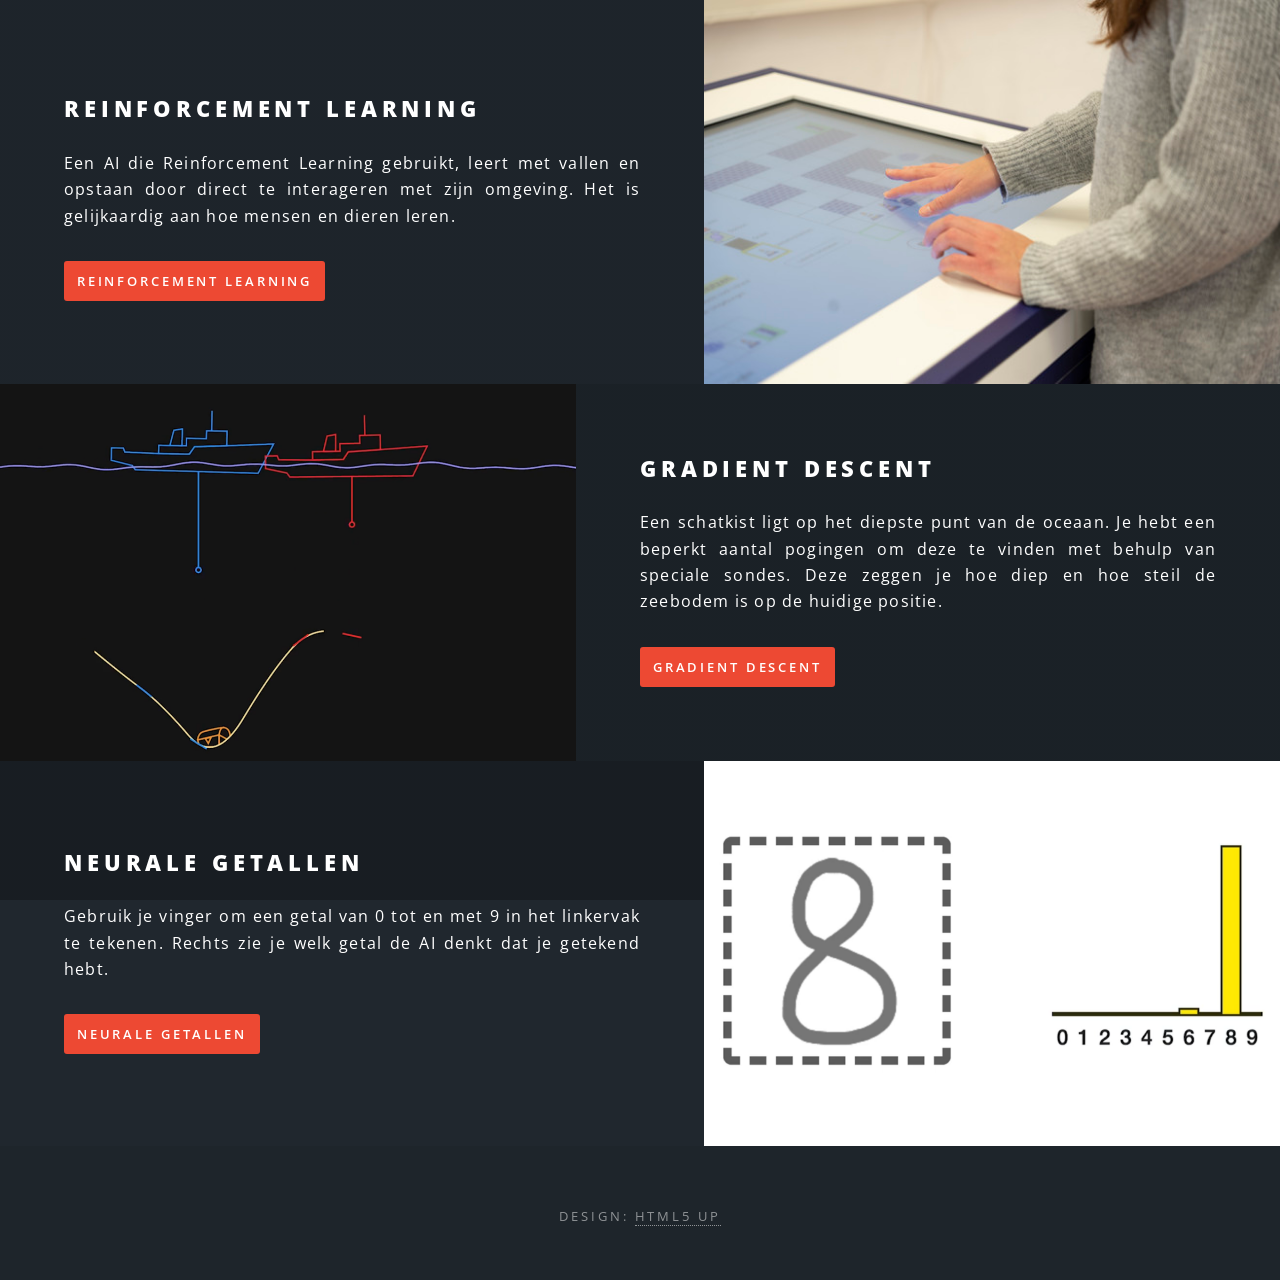
==== commit 6a77c77c: "Fix typo on index page" ====
--- a/index.html
+++ b/index.html
@@ -10,7 +10,6 @@
 
 
 	<body class="landing is-preload">
-
 		<!-- Page Wrapper -->
 			<div id="page-wrapper">
 
@@ -25,7 +24,7 @@
 								<h2>Reinforcement Learning</h2>
 								<p class="align-justify">Een AI die Reinforcement Learning gebruikt, leert met vallen en opstaan door direct te interageren met zijn omgeving. Het is gelijkaardig aan hoe mensen en dieren leren.</p>
 								<ul class="actions" style="margin-bottom: 1em;">
-									<li><a href="reinforcement-learning-2/exhibit.html?lang=nl" class="button primary" style="padding: 0 1em;" target="_blank">Reinforcement Learning</a></li>
+									<li><a href="reinforcement-learning-2/exhibit.html?lang=nl" class="button primary" style="padding: 0 1em;">Reinforcement Learning</a></li>
 								</ul>
 								
 								<!-- <ul class="actions">
@@ -37,7 +36,7 @@
 						<section class="spotlight">
 							<div class="image"><img src="images/gradient-descent.png" alt="" /></div><div class="content">
 								<h2>Gradient Descent</h2>
-								<p class="align-justify"> Een schatkist ligt op het diepste punt van de oceaan. Je hebt een beperkt aantal pogingen om deze te vinden met behulp van speciale sondes. Deze zeggen je hoe diep en hoe stijl de zeebodem is op de huidige positie.</p>
+								<p class="align-justify"> Een schatkist ligt op het diepste punt van de oceaan. Je hebt een beperkt aantal pogingen om deze te vinden met behulp van speciale sondes. Deze zeggen je hoe diep en hoe steil de zeebodem is op de huidige positie.</p>
 								<ul class="actions">
 									<li><a href="gradient-descent/index.html?lang=nl" class="button primary" style="padding: 0 1em;">Gradient Descent</a></li>
 								</ul>
--- a/assets/css/main.css
+++ b/assets/css/main.css
@@ -66,6 +66,7 @@
 }
 
 input, select, textarea {
+-ms-overflow-style:none;
 	-moz-appearance: none;
 	-webkit-appearance: none;
 	-ms-appearance: none;
@@ -89,8 +90,12 @@
 	body {
 		background: #2e3842;
 	}
+body::-webkit-scrollbar {
+    width: 0em;
+}
 
 		body.is-preload *, body.is-preload *:before, body.is-preload *:after {
+-ms-overflow-style:none !important;
 			-moz-animation: none !important;
 			-webkit-animation: none !important;
 			-ms-animation: none !important;
@@ -3417,6 +3422,7 @@
 	}
 
 		#page-wrapper:before {
+-ms-overflow-style:none;
 			background: rgba(0, 0, 0, 0);
 			content: '';
 			display: block;
